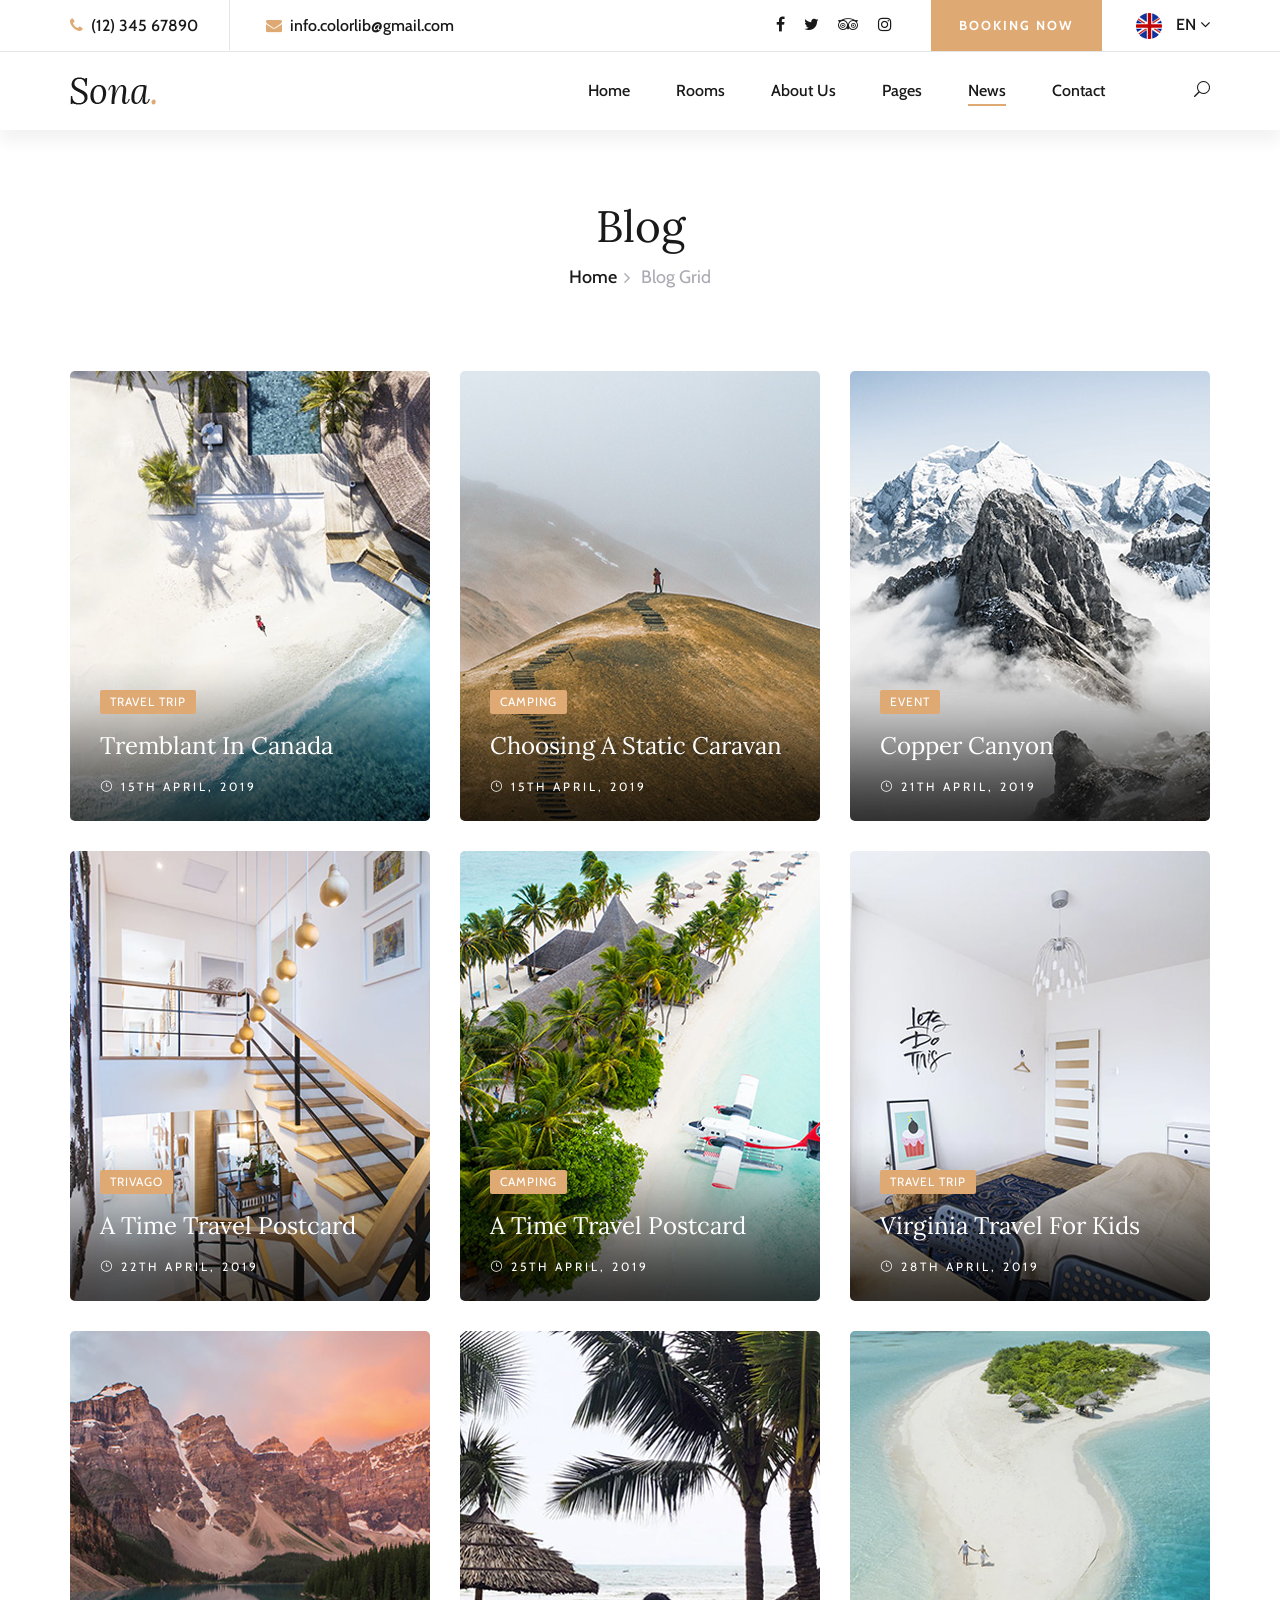
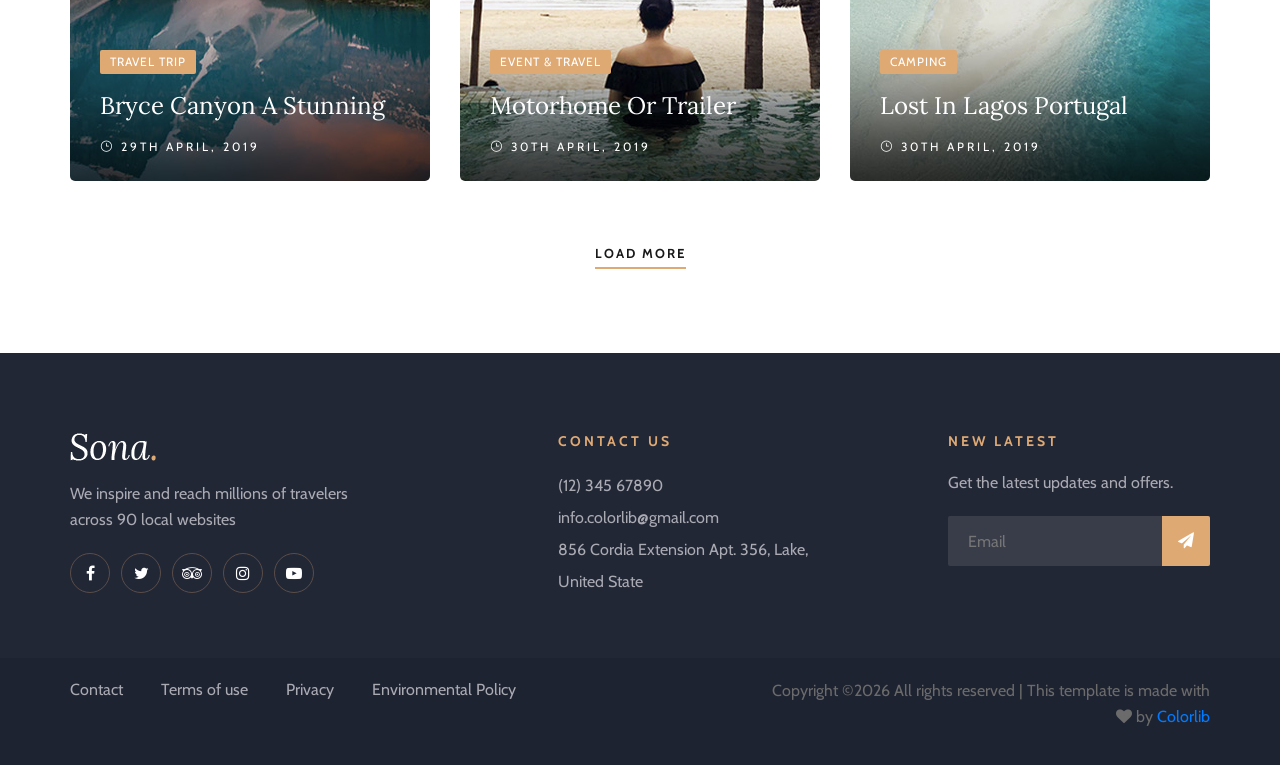
==== blog.html @ 6f862ab9 "all files" ====
<!DOCTYPE html>
<html lang="zxx">

<head>
    <meta charset="UTF-8">
    <meta name="description" content="Sona Template">
    <meta name="keywords" content="Sona, unica, creative, html">
    <meta name="viewport" content="width=device-width, initial-scale=1.0">
    <meta http-equiv="X-UA-Compatible" content="ie=edge">
    <title>Sona |Atriya Template page</title>

    <!-- Google Font -->
    <link href="https://fonts.googleapis.com/css?family=Lora:400,700&display=swap" rel="stylesheet">
    <link href="https://fonts.googleapis.com/css?family=Cabin:400,500,600,700&display=swap" rel="stylesheet">

    <!-- Css Styles -->
    <link rel="stylesheet" href="css/bootstrap.min.css" type="text/css">
    <link rel="stylesheet" href="css/font-awesome.min.css" type="text/css">
    <link rel="stylesheet" href="css/elegant-icons.css" type="text/css">
    <link rel="stylesheet" href="css/flaticon.css" type="text/css">
    <link rel="stylesheet" href="css/owl.carousel.min.css" type="text/css">
    <link rel="stylesheet" href="css/nice-select.css" type="text/css">
    <link rel="stylesheet" href="css/jquery-ui.min.css" type="text/css">
    <link rel="stylesheet" href="css/magnific-popup.css" type="text/css">
    <link rel="stylesheet" href="css/slicknav.min.css" type="text/css">
    <link rel="stylesheet" href="css/style.css" type="text/css">
</head>

<body>
    <!-- Page Preloder -->
    <div id="preloder">
        <div class="loader"></div>
    </div>

    <!-- Offcanvas Menu Section Begin -->
    <div class="offcanvas-menu-overlay"></div>
    <div class="canvas-open">
        <i class="icon_menu"></i>
    </div>
    <div class="offcanvas-menu-wrapper">
        <div class="canvas-close">
            <i class="icon_close"></i>
        </div>
        <div class="search-icon search-switch">
            <i class="icon_search"></i>
        </div>
        <div class="header-configure-area">
            <div class="language-option">
                <img src="img/flag.jpg" alt="">
                <span>EN <i class="fa fa-angle-down"></i></span>
                <div class="flag-dropdown">
                    <ul>
                        <li><a href="#">Zi</a></li>
                        <li><a href="#">Fr</a></li>
                    </ul>
                </div>
            </div>
            <a href="#" class="bk-btn">Booking Now</a>
        </div>
        <nav class="mainmenu mobile-menu">
            <ul>
                <li class="active"><a href="./index.html">Home</a></li>
                <li><a href="./rooms.html">Rooms</a></li>
                <li><a href="./about-us.html">About Us</a></li>
                <li><a href="./pages.html">Pages</a>
                    <ul class="dropdown">
                        <li><a href="./room-details.html">Room Details</a></li>
                        <li><a href="./blog-details.html">Blog Details</a></li>
                        <li><a href="#">Family Room</a></li>
                        <li><a href="#">Premium Room</a></li>
                    </ul>
                </li>
                <li><a href="./blog.html">News</a></li>
                <li><a href="./contact.html">Contact</a></li>
            </ul>
        </nav>
        <div id="mobile-menu-wrap"></div>
        <div class="top-social">
            <a href="#"><i class="fa fa-facebook"></i></a>
            <a href="#"><i class="fa fa-twitter"></i></a>
            <a href="#"><i class="fa fa-tripadvisor"></i></a>
            <a href="#"><i class="fa fa-instagram"></i></a>
        </div>
        <ul class="top-widget">
            <li><i class="fa fa-phone"></i> (12) 345 67890</li>
            <li><i class="fa fa-envelope"></i> info.colorlib@gmail.com</li>
        </ul>
    </div>
    <!-- Offcanvas Menu Section End -->

    <!-- Header Section Begin -->
    <header class="header-section header-normal">
        <div class="top-nav">
            <div class="container">
                <div class="row">
                    <div class="col-lg-6">
                        <ul class="tn-left">
                            <li><i class="fa fa-phone"></i> (12) 345 67890</li>
                            <li><i class="fa fa-envelope"></i> info.colorlib@gmail.com</li>
                        </ul>
                    </div>
                    <div class="col-lg-6">
                        <div class="tn-right">
                            <div class="top-social">
                                <a href="#"><i class="fa fa-facebook"></i></a>
                                <a href="#"><i class="fa fa-twitter"></i></a>
                                <a href="#"><i class="fa fa-tripadvisor"></i></a>
                                <a href="#"><i class="fa fa-instagram"></i></a>
                            </div>
                            <a href="#" class="bk-btn">Booking Now</a>
                            <div class="language-option">
                                <img src="img/flag.jpg" alt="">
                                <span>EN <i class="fa fa-angle-down"></i></span>
                                <div class="flag-dropdown">
                                    <ul>
                                        <li><a href="#">Zi</a></li>
                                        <li><a href="#">Fr</a></li>
                                    </ul>
                                </div>
                            </div>
                        </div>
                    </div>
                </div>
            </div>
        </div>
        <div class="menu-item">
            <div class="container">
                <div class="row">
                    <div class="col-lg-2">
                        <div class="logo">
                            <a href="./index.html">
                                <img src="img/logo.png" alt="">
                            </a>
                        </div>
                    </div>
                    <div class="col-lg-10">
                        <div class="nav-menu">
                            <nav class="mainmenu">
                                <ul>
                                    <li><a href="./index.html">Home</a></li>
                                    <li><a href="./rooms.html">Rooms</a></li>
                                    <li><a href="./about-us.html">About Us</a></li>
                                    <li><a href="./pages.html">Pages</a>
                                        <ul class="dropdown">
                                            <li><a href="./room-details.html">Room Details</a></li>
                                            <li><a href="./blog-details.html">Blog Details</a></li>
                                            <li><a href="#">Family Room</a></li>
                                            <li><a href="#">Premium Room</a></li>
                                        </ul>
                                    </li>
                                    <li class="active"><a href="./blog.html">News</a></li>
                                    <li><a href="./contact.html">Contact</a></li>
                                </ul>
                            </nav>
                            <div class="nav-right search-switch">
                                <i class="icon_search"></i>
                            </div>
                        </div>
                    </div>
                </div>
            </div>
        </div>
    </header>
    <!-- Header End -->

    <!-- Breadcrumb Section Begin -->
    <div class="breadcrumb-section">
        <div class="container">
            <div class="row">
                <div class="col-lg-12">
                    <div class="breadcrumb-text">
                        <h2>Blog</h2>
                        <div class="bt-option">
                            <a href="./home.html">Home</a>
                            <span>Blog Grid</span>
                        </div>
                    </div>
                </div>
            </div>
        </div>
    </div>
    <!-- Breadcrumb Section End -->

    <!-- Blog Section Begin -->
    <section class="blog-section blog-page spad">
        <div class="container">
            <div class="row">
                <div class="col-lg-4 col-md-6">
                    <div class="blog-item set-bg" data-setbg="img/blog/blog-1.jpg">
                        <div class="bi-text">
                            <span class="b-tag">Travel Trip</span>
                            <h4><a href="./blog-details.html">Tremblant In Canada</a></h4>
                            <div class="b-time"><i class="icon_clock_alt"></i> 15th April, 2019</div>
                        </div>
                    </div>
                </div>
                <div class="col-lg-4 col-md-6">
                    <div class="blog-item set-bg" data-setbg="img/blog/blog-2.jpg">
                        <div class="bi-text">
                            <span class="b-tag">Camping</span>
                            <h4><a href="./blog-details.html">Choosing A Static Caravan</a></h4>
                            <div class="b-time"><i class="icon_clock_alt"></i> 15th April, 2019</div>
                        </div>
                    </div>
                </div>
                <div class="col-lg-4 col-md-6">
                    <div class="blog-item set-bg" data-setbg="img/blog/blog-3.jpg">
                        <div class="bi-text">
                            <span class="b-tag">Event</span>
                            <h4><a href="./blog-details.html">Copper Canyon</a></h4>
                            <div class="b-time"><i class="icon_clock_alt"></i> 21th April, 2019</div>
                        </div>
                    </div>
                </div>
                <div class="col-lg-4 col-md-6">
                    <div class="blog-item set-bg" data-setbg="img/blog/blog-4.jpg">
                        <div class="bi-text">
                            <span class="b-tag">Trivago</span>
                            <h4><a href="./blog-details.html">A Time Travel Postcard</a></h4>
                            <div class="b-time"><i class="icon_clock_alt"></i> 22th April, 2019</div>
                        </div>
                    </div>
                </div>
                <div class="col-lg-4 col-md-6">
                    <div class="blog-item set-bg" data-setbg="img/blog/blog-5.jpg">
                        <div class="bi-text">
                            <span class="b-tag">Camping</span>
                            <h4><a href="./blog-details.html">A Time Travel Postcard</a></h4>
                            <div class="b-time"><i class="icon_clock_alt"></i> 25th April, 2019</div>
                        </div>
                    </div>
                </div>
                <div class="col-lg-4 col-md-6">
                    <div class="blog-item set-bg" data-setbg="img/blog/blog-6.jpg">
                        <div class="bi-text">
                            <span class="b-tag">Travel Trip</span>
                            <h4><a href="./blog-details.html">Virginia Travel For Kids</a></h4>
                            <div class="b-time"><i class="icon_clock_alt"></i> 28th April, 2019</div>
                        </div>
                    </div>
                </div>
                <div class="col-lg-4 col-md-6">
                    <div class="blog-item set-bg" data-setbg="img/blog/blog-7.jpg">
                        <div class="bi-text">
                            <span class="b-tag">Travel Trip</span>
                            <h4><a href="./blog-details.html">Bryce Canyon A Stunning</a></h4>
                            <div class="b-time"><i class="icon_clock_alt"></i> 29th April, 2019</div>
                        </div>
                    </div>
                </div>
                <div class="col-lg-4 col-md-6">
                    <div class="blog-item set-bg" data-setbg="img/blog/blog-8.jpg">
                        <div class="bi-text">
                            <span class="b-tag">Event & Travel</span>
                            <h4><a href="./blog-details.html">Motorhome Or Trailer</a></h4>
                            <div class="b-time"><i class="icon_clock_alt"></i> 30th April, 2019</div>
                        </div>
                    </div>
                </div>
                <div class="col-lg-4 col-md-6">
                    <div class="blog-item set-bg" data-setbg="img/blog/blog-9.jpg">
                        <div class="bi-text">
                            <span class="b-tag">Camping</span>
                            <h4><a href="./blog-details.html">Lost In Lagos Portugal</a></h4>
                            <div class="b-time"><i class="icon_clock_alt"></i> 30th April, 2019</div>
                        </div>
                    </div>
                </div>
                <div class="col-lg-12">
                    <div class="load-more">
                        <a href="#" class="primary-btn">Load More</a>
                    </div>
                </div>
            </div>
        </div>
    </section>
    <!-- Blog Section End -->

    <!-- Footer Section Begin -->
    <footer class="footer-section">
        <div class="container">
            <div class="footer-text">
                <div class="row">
                    <div class="col-lg-4">
                        <div class="ft-about">
                            <div class="logo">
                                <a href="#">
                                    <img src="img/footer-logo.png" alt="">
                                </a>
                            </div>
                            <p>We inspire and reach millions of travelers<br /> across 90 local websites</p>
                            <div class="fa-social">
                                <a href="#"><i class="fa fa-facebook"></i></a>
                                <a href="#"><i class="fa fa-twitter"></i></a>
                                <a href="#"><i class="fa fa-tripadvisor"></i></a>
                                <a href="#"><i class="fa fa-instagram"></i></a>
                                <a href="#"><i class="fa fa-youtube-play"></i></a>
                            </div>
                        </div>
                    </div>
                    <div class="col-lg-3 offset-lg-1">
                        <div class="ft-contact">
                            <h6>Contact Us</h6>
                            <ul>
                                <li>(12) 345 67890</li>
                                <li>info.colorlib@gmail.com</li>
                                <li>856 Cordia Extension Apt. 356, Lake, United State</li>
                            </ul>
                        </div>
                    </div>
                    <div class="col-lg-3 offset-lg-1">
                        <div class="ft-newslatter">
                            <h6>New latest</h6>
                            <p>Get the latest updates and offers.</p>
                            <form action="#" class="fn-form">
                                <input type="text" placeholder="Email">
                                <button type="submit"><i class="fa fa-send"></i></button>
                            </form>
                        </div>
                    </div>
                </div>
            </div>
        </div>
        <div class="copyright-option">
            <div class="container">
                <div class="row">
                    <div class="col-lg-7">
                        <ul>
                            <li><a href="#">Contact</a></li>
                            <li><a href="#">Terms of use</a></li>
                            <li><a href="#">Privacy</a></li>
                            <li><a href="#">Environmental Policy</a></li>
                        </ul>
                    </div>
                    <div class="col-lg-5">
                        <div class="co-text"><p><!-- Link back to Colorlib can't be removed. Template is licensed under CC BY 3.0. -->
  Copyright &copy;<script>document.write(new Date().getFullYear());</script> All rights reserved | This template is made with <i class="fa fa-heart" aria-hidden="true"></i> by <a href="https://colorlib.com" target="_blank">Colorlib</a>
  <!-- Link back to Colorlib can't be removed. Template is licensed under CC BY 3.0. --></p></div>
                    </div>
                </div>
            </div>
        </div>
    </footer>
    <!-- Footer Section End -->

    <!-- Search model Begin -->
    <div class="search-model">
        <div class="h-100 d-flex align-items-center justify-content-center">
            <div class="search-close-switch"><i class="icon_close"></i></div>
            <form class="search-model-form">
                <input type="text" id="search-input" placeholder="Search here.....">
            </form>
        </div>
    </div>
    <!-- Search model end -->

    <!-- Js Plugins -->
    <script src="js/jquery-3.3.1.min.js"></script>
    <script src="js/bootstrap.min.js"></script>
    <script src="js/jquery.magnific-popup.min.js"></script>
    <script src="js/jquery.nice-select.min.js"></script>
    <script src="js/jquery-ui.min.js"></script>
    <script src="js/jquery.slicknav.js"></script>
    <script src="js/owl.carousel.min.js"></script>
    <script src="js/main.js"></script>
</body>

</html>
---- css/elegant-icons.css ----
@font-face {
	font-family: 'ElegantIcons';
	src:url('../fonts/ElegantIcons.eot');
	src:url('../fonts/ElegantIcons.eot?#iefix') format('embedded-opentype'),
		url('../fonts/ElegantIcons.woff') format('woff'),
		url('../fonts/ElegantIcons.ttf') format('truetype'),
		url('../fonts/ElegantIcons.svg#ElegantIcons') format('svg');
	font-weight: normal;
	font-style: normal;
}

/* Use the following CSS code if you want to use data attributes for inserting your icons */
[data-icon]:before {
	font-family: 'ElegantIcons';
	content: attr(data-icon);
	speak: none;
	font-weight: normal;
	font-variant: normal;
	text-transform: none;
	line-height: 1;
	-webkit-font-smoothing: antialiased;
	-moz-osx-font-smoothing: grayscale;
}

/* Use the following CSS code if you want to have a class per icon */
/*
Instead of a list of all class selectors,
you can use the generic selector below, but it's slower:
[class*="your-class-prefix"] {
*/
.arrow_up, .arrow_down, .arrow_left, .arrow_right, .arrow_left-up, .arrow_right-up, .arrow_right-down, .arrow_left-down, .arrow-up-down, .arrow_up-down_alt, .arrow_left-right_alt, .arrow_left-right, .arrow_expand_alt2, .arrow_expand_alt, .arrow_condense, .arrow_expand, .arrow_move, .arrow_carrot-up, .arrow_carrot-down, .arrow_carrot-left, .arrow_carrot-right, .arrow_carrot-2up, .arrow_carrot-2down, .arrow_carrot-2left, .arrow_carrot-2right, .arrow_carrot-up_alt2, .arrow_carrot-down_alt2, .arrow_carrot-left_alt2, .arrow_carrot-right_alt2, .arrow_carrot-2up_alt2, .arrow_carrot-2down_alt2, .arrow_carrot-2left_alt2, .arrow_carrot-2right_alt2, .arrow_triangle-up, .arrow_triangle-down, .arrow_triangle-left, .arrow_triangle-right, .arrow_triangle-up_alt2, .arrow_triangle-down_alt2, .arrow_triangle-left_alt2, .arrow_triangle-right_alt2, .arrow_back, .icon_minus-06, .icon_plus, .icon_close, .icon_check, .icon_minus_alt2, .icon_plus_alt2, .icon_close_alt2, .icon_check_alt2, .icon_zoom-out_alt, .icon_zoom-in_alt, .icon_search, .icon_box-empty, .icon_box-selected, .icon_minus-box, .icon_plus-box, .icon_box-checked, .icon_circle-empty, .icon_circle-slelected, .icon_stop_alt2, .icon_stop, .icon_pause_alt2, .icon_pause, .icon_menu, .icon_menu-square_alt2, .icon_menu-circle_alt2, .icon_ul, .icon_ol, .icon_adjust-horiz, .icon_adjust-vert, .icon_document_alt, .icon_documents_alt, .icon_pencil, .icon_pencil-edit_alt, .icon_pencil-edit, .icon_folder-alt, .icon_folder-open_alt, .icon_folder-add_alt, .icon_info_alt, .icon_error-oct_alt, .icon_error-circle_alt, .icon_error-triangle_alt, .icon_question_alt2, .icon_question, .icon_comment_alt, .icon_chat_alt, .icon_vol-mute_alt, .icon_volume-low_alt, .icon_volume-high_alt, .icon_quotations, .icon_quotations_alt2, .icon_clock_alt, .icon_lock_alt, .icon_lock-open_alt, .icon_key_alt, .icon_cloud_alt, .icon_cloud-upload_alt, .icon_cloud-download_alt, .icon_image, .icon_images, .icon_lightbulb_alt, .icon_gift_alt, .icon_house_alt, .icon_genius, .icon_mobile, .icon_tablet, .icon_laptop, .icon_desktop, .icon_camera_alt, .icon_mail_alt, .icon_cone_alt, .icon_ribbon_alt, .icon_bag_alt, .icon_creditcard, .icon_cart_alt, .icon_paperclip, .icon_tag_alt, .icon_tags_alt, .icon_trash_alt, .icon_cursor_alt, .icon_mic_alt, .icon_compass_alt, .icon_pin_alt, .icon_pushpin_alt, .icon_map_alt, .icon_drawer_alt, .icon_toolbox_alt, .icon_book_alt, .icon_calendar, .icon_film, .icon_table, .icon_contacts_alt, .icon_headphones, .icon_lifesaver, .icon_piechart, .icon_refresh, .icon_link_alt, .icon_link, .icon_loading, .icon_blocked, .icon_archive_alt, .icon_heart_alt, .icon_star_alt, .icon_star-half_alt, .icon_star, .icon_star-half, .icon_tools, .icon_tool, .icon_cog, .icon_cogs, .arrow_up_alt, .arrow_down_alt, .arrow_left_alt, .arrow_right_alt, .arrow_left-up_alt, .arrow_right-up_alt, .arrow_right-down_alt, .arrow_left-down_alt, .arrow_condense_alt, .arrow_expand_alt3, .arrow_carrot_up_alt, .arrow_carrot-down_alt, .arrow_carrot-left_alt, .arrow_carrot-right_alt, .arrow_carrot-2up_alt, .arrow_carrot-2dwnn_alt, .arrow_carrot-2left_alt, .arrow_carrot-2right_alt, .arrow_triangle-up_alt, .arrow_triangle-down_alt, .arrow_triangle-left_alt, .arrow_triangle-right_alt, .icon_minus_alt, .icon_plus_alt, .icon_close_alt, .icon_check_alt, .icon_zoom-out, .icon_zoom-in, .icon_stop_alt, .icon_menu-square_alt, .icon_menu-circle_alt, .icon_document, .icon_documents, .icon_pencil_alt, .icon_folder, .icon_folder-open, .icon_folder-add, .icon_folder_upload, .icon_folder_download, .icon_info, .icon_error-circle, .icon_error-oct, .icon_error-triangle, .icon_question_alt, .icon_comment, .icon_chat, .icon_vol-mute, .icon_volume-low, .icon_volume-high, .icon_quotations_alt, .icon_clock, .icon_lock, .icon_lock-open, .icon_key, .icon_cloud, .icon_cloud-upload, .icon_cloud-download, .icon_lightbulb, .icon_gift, .icon_house, .icon_camera, .icon_mail, .icon_cone, .icon_ribbon, .icon_bag, .icon_cart, .icon_tag, .icon_tags, .icon_trash, .icon_cursor, .icon_mic, .icon_compass, .icon_pin, .icon_pushpin, .icon_map, .icon_drawer, .icon_toolbox, .icon_book, .icon_contacts, .icon_archive, .icon_heart, .icon_profile, .icon_group, .icon_grid-2x2, .icon_grid-3x3, .icon_music, .icon_pause_alt, .icon_phone, .icon_upload, .icon_download, .social_facebook, .social_twitter, .social_pinterest, .social_googleplus, .social_tumblr, .social_tumbleupon, .social_wordpress, .social_instagram, .social_dribbble, .social_vimeo, .social_linkedin, .social_rss, .social_deviantart, .social_share, .social_myspace, .social_skype, .social_youtube, .social_picassa, .social_googledrive, .social_flickr, .social_blogger, .social_spotify, .social_delicious, .social_facebook_circle, .social_twitter_circle, .social_pinterest_circle, .social_googleplus_circle, .social_tumblr_circle, .social_stumbleupon_circle, .social_wordpress_circle, .social_instagram_circle, .social_dribbble_circle, .social_vimeo_circle, .social_linkedin_circle, .social_rss_circle, .social_deviantart_circle, .social_share_circle, .social_myspace_circle, .social_skype_circle, .social_youtube_circle, .social_picassa_circle, .social_googledrive_alt2, .social_flickr_circle, .social_blogger_circle, .social_spotify_circle, .social_delicious_circle, .social_facebook_square, .social_twitter_square, .social_pinterest_square, .social_googleplus_square, .social_tumblr_square, .social_stumbleupon_square, .social_wordpress_square, .social_instagram_square, .social_dribbble_square, .social_vimeo_square, .social_linkedin_square, .social_rss_square, .social_deviantart_square, .social_share_square, .social_myspace_square, .social_skype_square, .social_youtube_square, .social_picassa_square, .social_googledrive_square, .social_flickr_square, .social_blogger_square, .social_spotify_square, .social_delicious_square, .icon_printer, .icon_calulator, .icon_building, .icon_floppy, .icon_drive, .icon_search-2, .icon_id, .icon_id-2, .icon_puzzle, .icon_like, .icon_dislike, .icon_mug, .icon_currency, .icon_wallet, .icon_pens, .icon_easel, .icon_flowchart, .icon_datareport, .icon_briefcase, .icon_shield, .icon_percent, .icon_globe, .icon_globe-2, .icon_target, .icon_hourglass, .icon_balance, .icon_rook, .icon_printer-alt, .icon_calculator_alt, .icon_building_alt, .icon_floppy_alt, .icon_drive_alt, .icon_search_alt, .icon_id_alt, .icon_id-2_alt, .icon_puzzle_alt, .icon_like_alt, .icon_dislike_alt, .icon_mug_alt, .icon_currency_alt, .icon_wallet_alt, .icon_pens_alt, .icon_easel_alt, .icon_flowchart_alt, .icon_datareport_alt, .icon_briefcase_alt, .icon_shield_alt, .icon_percent_alt, .icon_globe_alt, .icon_clipboard {
	font-family: 'ElegantIcons';
	speak: none;
	font-style: normal;
	font-weight: normal;
	font-variant: normal;
	text-transform: none;
	line-height: 1;
	-webkit-font-smoothing: antialiased;
}
.arrow_up:before {
	content: "\21";
}
.arrow_down:before {
	content: "\22";
}
.arrow_left:before {
	content: "\23";
}
.arrow_right:before {
	content: "\24";
}
.arrow_left-up:before {
	content: "\25";
}
.arrow_right-up:before {
	content: "\26";
}
.arrow_right-down:before {
	content: "\27";
}
.arrow_left-down:before {
	content: "\28";
}
.arrow-up-down:before {
	content: "\29";
}
.arrow_up-down_alt:before {
	content: "\2a";
}
.arrow_left-right_alt:before {
	content: "\2b";
}
.arrow_left-right:before {
	content: "\2c";
}
.arrow_expand_alt2:before {
	content: "\2d";
}
.arrow_expand_alt:before {
	content: "\2e";
}
.arrow_condense:before {
	content: "\2f";
}
.arrow_expand:before {
	content: "\30";
}
.arrow_move:before {
	content: "\31";
}
.arrow_carrot-up:before {
	content: "\32";
}
.arrow_carrot-down:before {
	content: "\33";
}
.arrow_carrot-left:before {
	content: "\34";
}
.arrow_carrot-right:before {
	content: "\35";
}
.arrow_carrot-2up:before {
	content: "\36";
}
.arrow_carrot-2down:before {
	content: "\37";
}
.arrow_carrot-2left:before {
	content: "\38";
}
.arrow_carrot-2right:before {
	content: "\39";
}
.arrow_carrot-up_alt2:before {
	content: "\3a";
}
.arrow_carrot-down_alt2:before {
	content: "\3b";
}
.arrow_carrot-left_alt2:before {
	content: "\3c";
}
.arrow_carrot-right_alt2:before {
	content: "\3d";
}
.arrow_carrot-2up_alt2:before {
	content: "\3e";
}
.arrow_carrot-2down_alt2:before {
	content: "\3f";
}
.arrow_carrot-2left_alt2:before {
	content: "\40";
}
.arrow_carrot-2right_alt2:before {
	content: "\41";
}
.arrow_triangle-up:before {
	content: "\42";
}
.arrow_triangle-down:before {
	content: "\43";
}
.arrow_triangle-left:before {
	content: "\44";
}
.arrow_triangle-right:before {
	content: "\45";
}
.arrow_triangle-up_alt2:before {
	content: "\46";
}
.arrow_triangle-down_alt2:before {
	content: "\47";
}
.arrow_triangle-left_alt2:before {
	content: "\48";
}
.arrow_triangle-right_alt2:before {
	content: "\49";
}
.arrow_back:before {
	content: "\4a";
}
.icon_minus-06:before {
	content: "\4b";
}
.icon_plus:before {
	content: "\4c";
}
.icon_close:before {
	content: "\4d";
}
.icon_check:before {
	content: "\4e";
}
.icon_minus_alt2:before {
	content: "\4f";
}
.icon_plus_alt2:before {
	content: "\50";
}
.icon_close_alt2:before {
	content: "\51";
}
.icon_check_alt2:before {
	content: "\52";
}
.icon_zoom-out_alt:before {
	content: "\53";
}
.icon_zoom-in_alt:before {
	content: "\54";
}
.icon_search:before {
	content: "\55";
}
.icon_box-empty:before {
	content: "\56";
}
.icon_box-selected:before {
	content: "\57";
}
.icon_minus-box:before {
	content: "\58";
}
.icon_plus-box:before {
	content: "\59";
}
.icon_box-checked:before {
	content: "\5a";
}
.icon_circle-empty:before {
	content: "\5b";
}
.icon_circle-slelected:before {
	content: "\5c";
}
.icon_stop_alt2:before {
	content: "\5d";
}
.icon_stop:before {
	content: "\5e";
}
.icon_pause_alt2:before {
	content: "\5f";
}
.icon_pause:before {
	content: "\60";
}
.icon_menu:before {
	content: "\61";
}
.icon_menu-square_alt2:before {
	content: "\62";
}
.icon_menu-circle_alt2:before {
	content: "\63";
}
.icon_ul:before {
	content: "\64";
}
.icon_ol:before {
	content: "\65";
}
.icon_adjust-horiz:before {
	content: "\66";
}
.icon_adjust-vert:before {
	content: "\67";
}
.icon_document_alt:before {
	content: "\68";
}
.icon_documents_alt:before {
	content: "\69";
}
.icon_pencil:before {
	content: "\6a";
}
.icon_pencil-edit_alt:before {
	content: "\6b";
}
.icon_pencil-edit:before {
	content: "\6c";
}
.icon_folder-alt:before {
	content: "\6d";
}
.icon_folder-open_alt:before {
	content: "\6e";
}
.icon_folder-add_alt:before {
	content: "\6f";
}
.icon_info_alt:before {
	content: "\70";
}
.icon_error-oct_alt:before {
	content: "\71";
}
.icon_error-circle_alt:before {
	content: "\72";
}
.icon_error-triangle_alt:before {
	content: "\73";
}
.icon_question_alt2:before {
	content: "\74";
}
.icon_question:before {
	content: "\75";
}
.icon_comment_alt:before {
	content: "\76";
}
.icon_chat_alt:before {
	content: "\77";
}
.icon_vol-mute_alt:before {
	content: "\78";
}
.icon_volume-low_alt:before {
	content: "\79";
}
.icon_volume-high_alt:before {
	content: "\7a";
}
.icon_quotations:before {
	content: "\7b";
}
.icon_quotations_alt2:before {
	content: "\7c";
}
.icon_clock_alt:before {
	content: "\7d";
}
.icon_lock_alt:before {
	content: "\7e";
}
.icon_lock-open_alt:before {
	content: "\e000";
}
.icon_key_alt:before {
	content: "\e001";
}
.icon_cloud_alt:before {
	content: "\e002";
}
.icon_cloud-upload_alt:before {
	content: "\e003";
}
.icon_cloud-download_alt:before {
	content: "\e004";
}
.icon_image:before {
	content: "\e005";
}
.icon_images:before {
	content: "\e006";
}
.icon_lightbulb_alt:before {
	content: "\e007";
}
.icon_gift_alt:before {
	content: "\e008";
}
.icon_house_alt:before {
	content: "\e009";
}
.icon_genius:before {
	content: "\e00a";
}
.icon_mobile:before {
	content: "\e00b";
}
.icon_tablet:before {
	content: "\e00c";
}
.icon_laptop:before {
	content: "\e00d";
}
.icon_desktop:before {
	content: "\e00e";
}
.icon_camera_alt:before {
	content: "\e00f";
}
.icon_mail_alt:before {
	content: "\e010";
}
.icon_cone_alt:before {
	content: "\e011";
}
.icon_ribbon_alt:before {
	content: "\e012";
}
.icon_bag_alt:before {
	content: "\e013";
}
.icon_creditcard:before {
	content: "\e014";
}
.icon_cart_alt:before {
	content: "\e015";
}
.icon_paperclip:before {
	content: "\e016";
}
.icon_tag_alt:before {
	content: "\e017";
}
.icon_tags_alt:before {
	content: "\e018";
}
.icon_trash_alt:before {
	content: "\e019";
}
.icon_cursor_alt:before {
	content: "\e01a";
}
.icon_mic_alt:before {
	content: "\e01b";
}
.icon_compass_alt:before {
	content: "\e01c";
}
.icon_pin_alt:before {
	content: "\e01d";
}
.icon_pushpin_alt:before {
	content: "\e01e";
}
.icon_map_alt:before {
	content: "\e01f";
}
.icon_drawer_alt:before {
	content: "\e020";
}
.icon_toolbox_alt:before {
	content: "\e021";
}
.icon_book_alt:before {
	content: "\e022";
}
.icon_calendar:before {
	content: "\e023";
}
.icon_film:before {
	content: "\e024";
}
.icon_table:before {
	content: "\e025";
}
.icon_contacts_alt:before {
	content: "\e026";
}
.icon_headphones:before {
	content: "\e027";
}
.icon_lifesaver:before {
	content: "\e028";
}
.icon_piechart:before {
	content: "\e029";
}
.icon_refresh:before {
	content: "\e02a";
}
.icon_link_alt:before {
	content: "\e02b";
}
.icon_link:before {
	content: "\e02c";
}
.icon_loading:before {
	content: "\e02d";
}
.icon_blocked:before {
	content: "\e02e";
}
.icon_archive_alt:before {
	content: "\e02f";
}
.icon_heart_alt:before {
	content: "\e030";
}
.icon_star_alt:before {
	content: "\e031";
}
.icon_star-half_alt:before {
	content: "\e032";
}
.icon_star:before {
	content: "\e033";
}
.icon_star-half:before {
	content: "\e034";
}
.icon_tools:before {
	content: "\e035";
}
.icon_tool:before {
	content: "\e036";
}
.icon_cog:before {
	content: "\e037";
}
.icon_cogs:before {
	content: "\e038";
}
.arrow_up_alt:before {
	content: "\e039";
}
.arrow_down_alt:before {
	content: "\e03a";
}
.arrow_left_alt:before {
	content: "\e03b";
}
.arrow_right_alt:before {
	content: "\e03c";
}
.arrow_left-up_alt:before {
	content: "\e03d";
}
.arrow_right-up_alt:before {
	content: "\e03e";
}
.arrow_right-down_alt:before {
	content: "\e03f";
}
.arrow_left-down_alt:before {
	content: "\e040";
}
.arrow_condense_alt:before {
	content: "\e041";
}
.arrow_expand_alt3:before {
	content: "\e042";
}
.arrow_carrot_up_alt:before {
	content: "\e043";
}
.arrow_carrot-down_alt:before {
	content: "\e044";
}
.arrow_carrot-left_alt:before {
	content: "\e045";
}
.arrow_carrot-right_alt:before {
	content: "\e046";
}
.arrow_carrot-2up_alt:before {
	content: "\e047";
}
.arrow_carrot-2dwnn_alt:before {
	content: "\e048";
}
.arrow_carrot-2left_alt:before {
	content: "\e049";
}
.arrow_carrot-2right_alt:before {
	content: "\e04a";
}
.arrow_triangle-up_alt:before {
	content: "\e04b";
}
.arrow_triangle-down_alt:before {
	content: "\e04c";
}
.arrow_triangle-left_alt:before {
	content: "\e04d";
}
.arrow_triangle-right_alt:before {
	content: "\e04e";
}
.icon_minus_alt:before {
	content: "\e04f";
}
.icon_plus_alt:before {
	content: "\e050";
}
.icon_close_alt:before {
	content: "\e051";
}
.icon_check_alt:before {
	content: "\e052";
}
.icon_zoom-out:before {
	content: "\e053";
}
.icon_zoom-in:before {
	content: "\e054";
}
.icon_stop_alt:before {
	content: "\e055";
}
.icon_menu-square_alt:before {
	content: "\e056";
}
.icon_menu-circle_alt:before {
	content: "\e057";
}
.icon_document:before {
	content: "\e058";
}
.icon_documents:before {
	content: "\e059";
}
.icon_pencil_alt:before {
	content: "\e05a";
}
.icon_folder:before {
	content: "\e05b";
}
.icon_folder-open:before {
	content: "\e05c";
}
.icon_folder-add:before {
	content: "\e05d";
}
.icon_folder_upload:before {
	content: "\e05e";
}
.icon_folder_download:before {
	content: "\e05f";
}
.icon_info:before {
	content: "\e060";
}
.icon_error-circle:before {
	content: "\e061";
}
.icon_error-oct:before {
	content: "\e062";
}
.icon_error-triangle:before {
	content: "\e063";
}
.icon_question_alt:before {
	content: "\e064";
}
.icon_comment:before {
	content: "\e065";
}
.icon_chat:before {
	content: "\e066";
}
.icon_vol-mute:before {
	content: "\e067";
}
.icon_volume-low:before {
	content: "\e068";
}
.icon_volume-high:before {
	content: "\e069";
}
.icon_quotations_alt:before {
	content: "\e06a";
}
.icon_clock:before {
	content: "\e06b";
}
.icon_lock:before {
	content: "\e06c";
}
.icon_lock-open:before {
	content: "\e06d";
}
.icon_key:before {
	content: "\e06e";
}
.icon_cloud:before {
	content: "\e06f";
}
.icon_cloud-upload:before {
	content: "\e070";
}
.icon_cloud-download:before {
	content: "\e071";
}
.icon_lightbulb:before {
	content: "\e072";
}
.icon_gift:before {
	content: "\e073";
}
.icon_house:before {
	content: "\e074";
}
.icon_camera:before {
	content: "\e075";
}
.icon_mail:before {
	content: "\e076";
}
.icon_cone:before {
	content: "\e077";
}
.icon_ribbon:before {
	content: "\e078";
}
.icon_bag:before {
	content: "\e079";
}
.icon_cart:before {
	content: "\e07a";
}
.icon_tag:before {
	content: "\e07b";
}
.icon_tags:before {
	content: "\e07c";
}
.icon_trash:before {
	content: "\e07d";
}
.icon_cursor:before {
	content: "\e07e";
}
.icon_mic:before {
	content: "\e07f";
}
.icon_compass:before {
	content: "\e080";
}
.icon_pin:before {
	content: "\e081";
}
.icon_pushpin:before {
	content: "\e082";
}
.icon_map:before {
	content: "\e083";
}
.icon_drawer:before {
	content: "\e084";
}
.icon_toolbox:before {
	content: "\e085";
}
.icon_book:before {
	content: "\e086";
}
.icon_contacts:before {
	content: "\e087";
}
.icon_archive:before {
	content: "\e088";
}
.icon_heart:before {
	content: "\e089";
}
.icon_profile:before {
	content: "\e08a";
}
.icon_group:before {
	content: "\e08b";
}
.icon_grid-2x2:before {
	content: "\e08c";
}
.icon_grid-3x3:before {
	content: "\e08d";
}
.icon_music:before {
	content: "\e08e";
}
.icon_pause_alt:before {
	content: "\e08f";
}
.icon_phone:before {
	content: "\e090";
}
.icon_upload:before {
	content: "\e091";
}
.icon_download:before {
	content: "\e092";
}
.social_facebook:before {
	content: "\e093";
}
.social_twitter:before {
	content: "\e094";
}
.social_pinterest:before {
	content: "\e095";
}
.social_googleplus:before {
	content: "\e096";
}
.social_tumblr:before {
	content: "\e097";
}
.social_tumbleupon:before {
	content: "\e098";
}
.social_wordpress:before {
	content: "\e099";
}
.social_instagram:before {
	content: "\e09a";
}
.social_dribbble:before {
	content: "\e09b";
}
.social_vimeo:before {
	content: "\e09c";
}
.social_linkedin:before {
	content: "\e09d";
}
.social_rss:before {
	content: "\e09e";
}
.social_deviantart:before {
	content: "\e09f";
}
.social_share:before {
	content: "\e0a0";
}
.social_myspace:before {
	content: "\e0a1";
}
.social_skype:before {
	content: "\e0a2";
}
.social_youtube:before {
	content: "\e0a3";
}
.social_picassa:before {
	content: "\e0a4";
}
.social_googledrive:before {
	content: "\e0a5";
}
.social_flickr:before {
	content: "\e0a6";
}
.social_blogger:before {
	content: "\e0a7";
}
.social_spotify:before {
	content: "\e0a8";
}
.social_delicious:before {
	content: "\e0a9";
}
.social_facebook_circle:before {
	content: "\e0aa";
}
.social_twitter_circle:before {
	content: "\e0ab";
}
.social_pinterest_circle:before {
	content: "\e0ac";
}
.social_googleplus_circle:before {
	content: "\e0ad";
}
.social_tumblr_circle:before {
	content: "\e0ae";
}
.social_stumbleupon_circle:before {
	content: "\e0af";
}
.social_wordpress_circle:before {
	content: "\e0b0";
}
.social_instagram_circle:before {
	content: "\e0b1";
}
.social_dribbble_circle:before {
	content: "\e0b2";
}
.social_vimeo_circle:before {
	content: "\e0b3";
}
.social_linkedin_circle:before {
	content: "\e0b4";
}
.social_rss_circle:before {
	content: "\e0b5";
}
.social_deviantart_circle:before {
	content: "\e0b6";
}
.social_share_circle:before {
	content: "\e0b7";
}
.social_myspace_circle:before {
	content: "\e0b8";
}
.social_skype_circle:before {
	content: "\e0b9";
}
.social_youtube_circle:before {
	content: "\e0ba";
}
.social_picassa_circle:before {
	content: "\e0bb";
}
.social_googledrive_alt2:before {
	content: "\e0bc";
}
.social_flickr_circle:before {
	content: "\e0bd";
}
.social_blogger_circle:before {
	content: "\e0be";
}
.social_spotify_circle:before {
	content: "\e0bf";
}
.social_delicious_circle:before {
	content: "\e0c0";
}
.social_facebook_square:before {
	content: "\e0c1";
}
.social_twitter_square:before {
	content: "\e0c2";
}
.social_pinterest_square:before {
	content: "\e0c3";
}
.social_googleplus_square:before {
	content: "\e0c4";
}
.social_tumblr_square:before {
	content: "\e0c5";
}
.social_stumbleupon_square:before {
	content: "\e0c6";
}
.social_wordpress_square:before {
	content: "\e0c7";
}
.social_instagram_square:before {
	content: "\e0c8";
}
.social_dribbble_square:before {
	content: "\e0c9";
}
.social_vimeo_square:before {
	content: "\e0ca";
}
.social_linkedin_square:before {
	content: "\e0cb";
}
.social_rss_square:before {
	content: "\e0cc";
}
.social_deviantart_square:before {
	content: "\e0cd";
}
.social_share_square:before {
	content: "\e0ce";
}
.social_myspace_square:before {
	content: "\e0cf";
}
.social_skype_square:before {
	content: "\e0d0";
}
.social_youtube_square:before {
	content: "\e0d1";
}
.social_picassa_square:before {
	content: "\e0d2";
}
.social_googledrive_square:before {
	content: "\e0d3";
}
.social_flickr_square:before {
	content: "\e0d4";
}
.social_blogger_square:before {
	content: "\e0d5";
}
.social_spotify_square:before {
	content: "\e0d6";
}
.social_delicious_square:before {
	content: "\e0d7";
}
.icon_printer:before {
	content: "\e103";
}
.icon_calulator:before {
	content: "\e0ee";
}
.icon_building:before {
	content: "\e0ef";
}
.icon_floppy:before {
	content: "\e0e8";
}
.icon_drive:before {
	content: "\e0ea";
}
.icon_search-2:before {
	content: "\e101";
}
.icon_id:before {
	content: "\e107";
}
.icon_id-2:before {
	content: "\e108";
}
.icon_puzzle:before {
	content: "\e102";
}
.icon_like:before {
	content: "\e106";
}
.icon_dislike:before {
	content: "\e0eb";
}
.icon_mug:before {
	content: "\e105";
}
.icon_currency:before {
	content: "\e0ed";
}
.icon_wallet:before {
	content: "\e100";
}
.icon_pens:before {
	content: "\e104";
}
.icon_easel:before {
	content: "\e0e9";
}
.icon_flowchart:before {
	content: "\e109";
}
.icon_datareport:before {
	content: "\e0ec";
}
.icon_briefcase:before {
	content: "\e0fe";
}
.icon_shield:before {
	content: "\e0f6";
}
.icon_percent:before {
	content: "\e0fb";
}
.icon_globe:before {
	content: "\e0e2";
}
.icon_globe-2:before {
	content: "\e0e3";
}
.icon_target:before {
	content: "\e0f5";
}
.icon_hourglass:before {
	content: "\e0e1";
}
.icon_balance:before {
	content: "\e0ff";
}
.icon_rook:before {
	content: "\e0f8";
}
.icon_printer-alt:before {
	content: "\e0fa";
}
.icon_calculator_alt:before {
	content: "\e0e7";
}
.icon_building_alt:before {
	content: "\e0fd";
}
.icon_floppy_alt:before {
	content: "\e0e4";
}
.icon_drive_alt:before {
	content: "\e0e5";
}
.icon_search_alt:before {
	content: "\e0f7";
}
.icon_id_alt:before {
	content: "\e0e0";
}
.icon_id-2_alt:before {
	content: "\e0fc";
}
.icon_puzzle_alt:before {
	content: "\e0f9";
}
.icon_like_alt:before {
	content: "\e0dd";
}
.icon_dislike_alt:before {
	content: "\e0f1";
}
.icon_mug_alt:before {
	content: "\e0dc";
}
.icon_currency_alt:before {
	content: "\e0f3";
}
.icon_wallet_alt:before {
	content: "\e0d8";
}
.icon_pens_alt:before {
	content: "\e0db";
}
.icon_easel_alt:before {
	content: "\e0f0";
}
.icon_flowchart_alt:before {
	content: "\e0df";
}
.icon_datareport_alt:before {
	content: "\e0f2";
}
.icon_briefcase_alt:before {
	content: "\e0f4";
}
.icon_shield_alt:before {
	content: "\e0d9";
}
.icon_percent_alt:before {
	content: "\e0da";
}
.icon_globe_alt:before {
	content: "\e0de";
}
.icon_clipboard:before {
	content: "\e0e6";
}


	.glyph {
		float: left;
		text-align: center;
		padding: .75em;
		margin: .4em 1.5em .75em 0;
		width: 6em;
text-shadow: none;
	}
        .glyph_big {
        font-size: 128px;
        color: #59c5dc;
        float: left;
        margin-right: 20px;
        }

        .glyph div { padding-bottom: 10px;}

	.glyph input {
		font-family: consolas, monospace;
		font-size: 12px;
		width: 100%;
		text-align: center;
		border: 0;
		box-shadow: 0 0 0 1px #ccc;
		padding: .2em;
                -moz-border-radius: 5px;
                -webkit-border-radius: 5px;
	}
	.centered {
		margin-left: auto;
		margin-right: auto;
	}
	.glyph .fs1 {
		font-size: 2em;
	}
---- css/flaticon.css ----
/*
  	Flaticon icon font: Flaticon
  	Creation date: 25/01/2019 11:32
  	*/

@font-face {
  font-family: "Flaticon";
  src: url("../fonts/Flaticon.eot");
  src: url("../fonts/Flaticon.eot?#iefix") format("embedded-opentype"),
       url("../fonts/Flaticon.woff") format("woff"),
       url("../fonts/Flaticon.ttf") format("truetype"),
       url("../fonts/Flaticon.svg#Flaticon") format("svg");
  font-weight: normal;
  font-style: normal;
}

@media screen and (-webkit-min-device-pixel-ratio:0) {
  @font-face {
    font-family: "Flaticon";
    src: url("../fonts/Flaticon.svg#Flaticon") format("svg");
  }
}

[class^="flaticon-"]:before, [class*=" flaticon-"]:before,
[class^="flaticon-"]:after, [class*=" flaticon-"]:after {   
  font-family: Flaticon;
  font-size: 50px;
  font-style: normal;
  margin-left: 0;
}

.flaticon-001-luggage:before { content: "\f100"; }
.flaticon-002-breakfast:before { content: "\f101"; }
.flaticon-003-air-conditioner:before { content: "\f102"; }
.flaticon-004-fridge:before { content: "\f103"; }
.flaticon-005-tea:before { content: "\f104"; }
.flaticon-006-dumbbell:before { content: "\f105"; }
.flaticon-007-swimming-pool:before { content: "\f106"; }
.flaticon-008-heater:before { content: "\f107"; }
.flaticon-009-cctv:before { content: "\f108"; }
.flaticon-010-newspaper:before { content: "\f109"; }
.flaticon-011-no-smoking:before { content: "\f10a"; }
.flaticon-012-cocktail:before { content: "\f10b"; }
.flaticon-013-safety-box:before { content: "\f10c"; }
.flaticon-014-ring-bell:before { content: "\f10d"; }
.flaticon-015-door-hanger:before { content: "\f10e"; }
.flaticon-016-washing-machine:before { content: "\f10f"; }
.flaticon-017-sunbed:before { content: "\f110"; }
.flaticon-018-iron:before { content: "\f111"; }
.flaticon-019-television:before { content: "\f112"; }
.flaticon-020-telephone:before { content: "\f113"; }
.flaticon-021-flip-flops:before { content: "\f114"; }
.flaticon-022-clock:before { content: "\f115"; }
.flaticon-023-hair-dryer:before { content: "\f116"; }
.flaticon-024-towel:before { content: "\f117"; }
.flaticon-025-pillow:before { content: "\f118"; }
.flaticon-026-bed:before { content: "\f119"; }
.flaticon-027-mirror:before { content: "\f11a"; }
.flaticon-028-vacuum-cleaner:before { content: "\f11b"; }
.flaticon-029-wifi:before { content: "\f11c"; }
.flaticon-030-bathtub:before { content: "\f11d"; }
.flaticon-031-elevator:before { content: "\f11e"; }
.flaticon-032-armchair:before { content: "\f11f"; }
.flaticon-033-dinner:before { content: "\f120"; }
.flaticon-034-camera:before { content: "\f121"; }
.flaticon-035-eight-ball:before { content: "\f122"; }
.flaticon-036-parking:before { content: "\f123"; }
.flaticon-037-sink:before { content: "\f124"; }
.flaticon-038-five-stars:before { content: "\f125"; }
.flaticon-039-three-stars:before { content: "\f126"; }
.flaticon-040-key-card:before { content: "\f127"; }
.flaticon-041-lamp:before { content: "\f128"; }
.flaticon-042-menu:before { content: "\f129"; }
.flaticon-043-room-service:before { content: "\f12a"; }
.flaticon-044-clock-1:before { content: "\f12b"; }
.flaticon-045-door:before { content: "\f12c"; }
.flaticon-046-toothbrush:before { content: "\f12d"; }
.flaticon-047-calendar:before { content: "\f12e"; }
.flaticon-048-door-handle:before { content: "\f12f"; }
.flaticon-049-power-socket:before { content: "\f130"; }
.flaticon-050-bellboy:before { content: "\f131"; }
---- css/nice-select.css ----
.nice-select {
  -webkit-tap-highlight-color: transparent;
  background-color: #fff;
  border-radius: 5px;
  border: solid 1px #e8e8e8;
  box-sizing: border-box;
  clear: both;
  cursor: pointer;
  display: block;
  float: left;
  font-family: inherit;
  font-size: 14px;
  font-weight: normal;
  height: 42px;
  line-height: 40px;
  outline: none;
  padding-left: 18px;
  padding-right: 30px;
  position: relative;
  text-align: left !important;
  -webkit-transition: all 0.2s ease-in-out;
  transition: all 0.2s ease-in-out;
  -webkit-user-select: none;
     -moz-user-select: none;
      -ms-user-select: none;
          user-select: none;
  white-space: nowrap;
  width: auto; }
  .nice-select:hover {
    border-color: #dbdbdb; }
  .nice-select:active, .nice-select.open, .nice-select:focus {
    border-color: #999; }
  .nice-select:after {
    border-bottom: 2px solid #999;
    border-right: 2px solid #999;
    content: '';
    display: block;
    height: 5px;
    margin-top: -4px;
    pointer-events: none;
    position: absolute;
    right: 12px;
    top: 50%;
    -webkit-transform-origin: 66% 66%;
        -ms-transform-origin: 66% 66%;
            transform-origin: 66% 66%;
    -webkit-transform: rotate(45deg);
        -ms-transform: rotate(45deg);
            transform: rotate(45deg);
    -webkit-transition: all 0.15s ease-in-out;
    transition: all 0.15s ease-in-out;
    width: 5px; }
  .nice-select.open:after {
    -webkit-transform: rotate(-135deg);
        -ms-transform: rotate(-135deg);
            transform: rotate(-135deg); }
  .nice-select.open .list {
    opacity: 1;
    pointer-events: auto;
    -webkit-transform: scale(1) translateY(0);
        -ms-transform: scale(1) translateY(0);
            transform: scale(1) translateY(0); }
  .nice-select.disabled {
    border-color: #ededed;
    color: #999;
    pointer-events: none; }
    .nice-select.disabled:after {
      border-color: #cccccc; }
  .nice-select.wide {
    width: 100%; }
    .nice-select.wide .list {
      left: 0 !important;
      right: 0 !important; }
  .nice-select.right {
    float: right; }
    .nice-select.right .list {
      left: auto;
      right: 0; }
  .nice-select.small {
    font-size: 12px;
    height: 36px;
    line-height: 34px; }
    .nice-select.small:after {
      height: 4px;
      width: 4px; }
    .nice-select.small .option {
      line-height: 34px;
      min-height: 34px; }
  .nice-select .list {
    background-color: #fff;
    border-radius: 5px;
    box-shadow: 0 0 0 1px rgba(68, 68, 68, 0.11);
    box-sizing: border-box;
    margin-top: 4px;
    opacity: 0;
    overflow: hidden;
    padding: 0;
    pointer-events: none;
    position: absolute;
    top: 100%;
    left: 0;
    -webkit-transform-origin: 50% 0;
        -ms-transform-origin: 50% 0;
            transform-origin: 50% 0;
    -webkit-transform: scale(0.75) translateY(-21px);
        -ms-transform: scale(0.75) translateY(-21px);
            transform: scale(0.75) translateY(-21px);
    -webkit-transition: all 0.2s cubic-bezier(0.5, 0, 0, 1.25), opacity 0.15s ease-out;
    transition: all 0.2s cubic-bezier(0.5, 0, 0, 1.25), opacity 0.15s ease-out;
    z-index: 9; }
    .nice-select .list:hover .option:not(:hover) {
      background-color: transparent !important; }
  .nice-select .option {
    cursor: pointer;
    font-weight: 400;
    line-height: 40px;
    list-style: none;
    min-height: 40px;
    outline: none;
    padding-left: 18px;
    padding-right: 29px;
    text-align: left;
    -webkit-transition: all 0.2s;
    transition: all 0.2s; }
    .nice-select .option:hover, .nice-select .option.focus, .nice-select .option.selected.focus {
      background-color: #f6f6f6; }
    .nice-select .option.selected {
      font-weight: bold; }
    .nice-select .option.disabled {
      background-color: transparent;
      color: #999;
      cursor: default; }

.no-csspointerevents .nice-select .list {
  display: none; }

.no-csspointerevents .nice-select.open .list {
  display: block; }
---- css/style.css ----
/******************************************************************
  Template Name: Sona
  Description: Sona Hotel Html Template
  Author: Colorlib
  Author URI: https://colorlib.com
  Version: 1.0
  Created: Colorlib
******************************************************************/

/*------------------------------------------------------------------
[Table of contents]

1.  Template default CSS
	1.1	Variables
	1.2	Mixins
	1.3	Flexbox
	1.4	Reset
2.  Helper Css
3.  Header Section
4.  Hero Section
5.  About Section
6.  Services Section
7.  Testimonial Section
8.  Blog Section
9.  Contact
10.  Footer Style

-------------------------------------------------------------------*/

/*----------------------------------------*/

/* Template default CSS
/*----------------------------------------*/

html, body {
	height: 100%;
	font-family: "Cabin", sans-serif;
	-webkit-font-smoothing: antialiased;
	font-smoothing: antialiased;
}
h1, h2, h3, h4, h5, h6 {
	margin: 0;
	color: #111111;
	font-weight: 400;
	font-family: "Lora", serif;
}
h1 {
	font-size: 70px;
}
h2 {
	font-size: 36px;
}
h3 {
	font-size: 30px;
}
h4 {
	font-size: 24px;
}
h5 {
	font-size: 18px;
}
h6 {
	font-size: 16px;
}
p {
	font-size: 16px;
	font-family: "Cabin", sans-serif;
	color: #6b6b6b;
	font-weight: 400;
	line-height: 26px;
	margin: 0 0 15px 0;
}
img {
	max-width: 100%;
}
input:focus, select:focus, button:focus, textarea:focus {
	outline: none;
}
a:hover, a:focus {
	text-decoration: none;
	outline: none;
	color: #fff;
}
ul, ol {
	padding: 0;
	margin: 0;
}
/*---------------------
  Helper CSS
-----------------------*/

.section-title {
	text-align: center;
	margin-bottom: 22px;
}
.section-title span {
	font-size: 14px;
	color: #dfa974;
	font-weight: 700;
	text-transform: uppercase;
	letter-spacing: 2px;
}
.section-title h2 {
	font-size: 44px;
	color: #19191a;
	line-height: 58px;
	margin-top: 10px;
}
.set-bg {
	background-repeat: no-repeat;
	background-size: cover;
	background-position: top center;
}
.spad {
	padding-top: 100px;
	padding-bottom: 100px;
}
.spad-2 {
	padding-top: 50px;
	padding-bottom: 70px;
}
.text-white h1, .text-white h2, .text-white h3, .text-white h4, .text-white h5, .text-white h6, .text-white p, .text-white span, .text-white li, .text-white a {
	color: #fff;
}
/* buttons */

.primary-btn {
	display: inline-block;
	font-size: 13px;
	color: #ffffff;
	text-transform: uppercase;
	letter-spacing: 2px;
	font-weight: 700;
	position: relative;
}
.primary-btn:after {
	position: absolute;
	left: 0;
	bottom: -5px;
	width: 100%;
	height: 2px;
	background: #dfa974;
	content: "";
}
/* Preloder */

#preloder {
	position: fixed;
	width: 100%;
	height: 100%;
	top: 0;
	left: 0;
	z-index: 999999;
	background: #ffffff;
}
.loader {
	width: 40px;
	height: 40px;
	position: absolute;
	top: 50%;
	left: 50%;
	margin-top: -13px;
	margin-left: -13px;
	border-radius: 60px;
	animation: loader 0.8s linear infinite;
	-webkit-animation: loader 0.8s linear infinite;
}
@keyframes loader {
	0% {
		-webkit-transform: rotate(0deg);
		transform: rotate(0deg);
		border: 4px solid #f44336;
		border-left-color: transparent;
	}
	50% {
		-webkit-transform: rotate(180deg);
		transform: rotate(180deg);
		border: 4px solid #673ab7;
		border-left-color: transparent;
	}
	100% {
		-webkit-transform: rotate(360deg);
		transform: rotate(360deg);
		border: 4px solid #f44336;
		border-left-color: transparent;
	}
}
@-webkit-keyframes loader {
	0% {
		-webkit-transform: rotate(0deg);
		border: 4px solid #f44336;
		border-left-color: transparent;
	}
	50% {
		-webkit-transform: rotate(180deg);
		border: 4px solid #673ab7;
		border-left-color: transparent;
	}
	100% {
		-webkit-transform: rotate(360deg);
		border: 4px solid #f44336;
		border-left-color: transparent;
	}
}
.spacial-controls {
	position: fixed;
	width: 111px;
	height: 91px;
	top: 0;
	right: 0;
	z-index: 999;
}
.spacial-controls .search-switch {
	display: block;
	height: 100%;
	padding-top: 30px;
	background: #323232;
	text-align: center;
	cursor: pointer;
}
.search-model {
	display: none;
	position: fixed;
	width: 100%;
	height: 100%;
	left: 0;
	top: 0;
	background: #000;
	z-index: 99999;
}
.search-model-form {
	padding: 0 15px;
}
.search-model-form input {
	width: 500px;
	font-size: 40px;
	border: none;
	border-bottom: 2px solid #333;
	background: none;
	color: #999;
}
.search-close-switch {
	position: absolute;
	width: 50px;
	height: 50px;
	background: #333;
	color: #fff;
	text-align: center;
	border-radius: 50%;
	font-size: 28px;
	line-height: 28px;
	top: 30px;
	cursor: pointer;
	display: -webkit-box;
	display: -ms-flexbox;
	display: flex;
	-webkit-box-align: center;
	-ms-flex-align: center;
	align-items: center;
	-webkit-box-pack: center;
	-ms-flex-pack: center;
	justify-content: center;
}
/*---------------------
  Header
-----------------------*/

.header-section.header-normal .menu-item {
	-webkit-box-shadow: 0px 12px 15px rgba(36, 11, 12, 0.05);
	box-shadow: 0px 12px 15px rgba(36, 11, 12, 0.05);
}
.top-nav {
	border-bottom: 1px solid #e5e5e5;
}
.top-nav .tn-left li {
	list-style: none;
	display: inline-block;
	font-size: 16px;
	color: #19191a;
	font-weight: 500;
	padding: 14px 0 12px;
	margin-right: 64px;
	position: relative;
}
.top-nav .tn-left li:after {
	position: absolute;
	right: -32px;
	top: 0;
	width: 1px;
	height: 100%;
	background: #e5e5e5;
	content: "";
}
.top-nav .tn-left li:last-child {
	margin-right: 0;
}
.top-nav .tn-left li:last-child:after {
	display: none;
}
.top-nav .tn-left li i {
	color: #dfa974;
	margin-right: 4px;
}
.top-nav .tn-right {
	text-align: right;
}
.top-nav .tn-right .top-social {
	display: inline-block;
	margin-right: 35px;
	padding: 13px 0;
}
.top-nav .tn-right .top-social a {
	display: inline-block;
	font-size: 16px;
	color: #19191a;
	margin-left: 15px;
}
.top-nav .tn-right .bk-btn {
	display: inline-block;
	font-size: 13px;
	font-weight: 700;
	padding: 16px 28px 15px;
	background: #dfa974;
	color: #ffffff;
	text-transform: uppercase;
	letter-spacing: 2px;
}
.top-nav .tn-right .language-option {
	display: inline-block;
	margin-left: 30px;
	cursor: pointer;
	padding: 13px 0px 11px;
	position: relative;
}
.top-nav .tn-right .language-option:hover .flag-dropdown {
	top: 40px;
	opacity: 1;
	visibility: visible;
}
.top-nav .tn-right .language-option img {
	height: 26px;
	width: 26px;
	border-radius: 50%;
	margin-right: 10px;
}
.top-nav .tn-right .language-option span {
	font-size: 16px;
	color: #19191a;
	text-transform: uppercase;
	font-weight: 500;
}
.top-nav .tn-right .language-option .flag-dropdown {
	position: absolute;
	left: 0;
	top: 60px;
	width: 100px;
	background: #ffffff;
	display: block;
	padding: 10px 15px;
	-webkit-box-shadow: 0px 9px 10px rgba(25, 25, 26, 0.2);
	box-shadow: 0px 9px 10px rgba(25, 25, 26, 0.2);
	opacity: 0;
	visibility: hidden;
	-webkit-transition: all 0.3s;
	-o-transition: all 0.3s;
	transition: all 0.3s;
	z-index: 99;
}
.top-nav .tn-right .language-option .flag-dropdown ul li {
	list-style: none;
	text-align: left;
}
.top-nav .tn-right .language-option .flag-dropdown ul li a {
	font-size: 14px;
	text-transform: uppercase;
	font-weight: 500;
	color: #19191a;
	-webkit-transition: all 0.3s;
	-o-transition: all 0.3s;
	transition: all 0.3s;
}
.top-nav .tn-right .language-option .flag-dropdown ul li a:hover {
	color: #dfa974;
}
.menu-item {
	position: relative;
	z-index: 9;
}
.menu-item .logo {
	padding: 25px 0;
}
.menu-item .logo a {
	display: inline-block;
}
.menu-item .nav-menu {
	text-align: right;
}
.menu-item .nav-menu .mainmenu {
	display: inline-block;
}
.menu-item .nav-menu .mainmenu li {
	list-style: none;
	display: inline-block;
	position: relative;
	z-index: 1;
}
.menu-item .nav-menu .mainmenu li.active a:after {
	opacity: 1;
}
.menu-item .nav-menu .mainmenu li:hover>a:after {
	opacity: 1;
}
.menu-item .nav-menu .mainmenu li:hover .dropdown {
	top: 77px;
	opacity: 1;
	visibility: visible;
}
.menu-item .nav-menu .mainmenu li a {
	font-size: 16px;
	color: #19191a;
	margin-right: 42px;
	font-weight: 500;
	display: inline-block;
	padding: 27px 0;
	position: relative;
	-webkit-transition: all 0.3s;
	-o-transition: all 0.3s;
	transition: all 0.3s;
}
.menu-item .nav-menu .mainmenu li a:after {
	position: absolute;
	left: 0;
	top: 52px;
	width: 100%;
	height: 2px;
	background: #dfa974;
	content: "";
	opacity: 0;
	-webkit-transition: all 0.3s;
	-o-transition: all 0.3s;
	transition: all 0.3s;
}
.menu-item .nav-menu .mainmenu li .dropdown {
	position: absolute;
	left: 0;
	top: 97px;
	width: 180px;
	background: #ffffff;
	z-index: 9;
	opacity: 0;
	visibility: hidden;
	-webkit-transition: all 0.3s;
	-o-transition: all 0.3s;
	transition: all 0.3s;
	-webkit-box-shadow: 0px 9px 15px rgba(25, 25, 26, 0.05);
	box-shadow: 0px 9px 15px rgba(25, 25, 26, 0.05);
}
.menu-item .nav-menu .mainmenu li .dropdown li {
	list-style: none;
	display: block;
}
.menu-item .nav-menu .mainmenu li .dropdown li a {
	font-size: 16px;
	color: #19191a;
	display: block;
	text-align: left;
	padding: 8px 15px;
	-webkit-transition: all 0.3s;
	-o-transition: all 0.3s;
	transition: all 0.3s;
}
.menu-item .nav-menu .mainmenu li .dropdown li a:hover {
	color: #dfa974;
}
.menu-item .nav-menu .mainmenu li .dropdown li a:after {
	display: none;
}
.menu-item .nav-menu .nav-right {
	display: inline-block;
	margin-left: 43px;
	padding: 27px 0px;
}
.menu-item .nav-menu .nav-right i {
	font-size: 16px;
	color: #19191a;
	cursor: pointer;
}
.canvas-open {
	display: none;
}
.offcanvas-menu-wrapper {
	display: none;
}
/*---------------------
  Hero
-----------------------*/

.hero-section {
	position: relative;
	padding-top: 60px;
	padding-bottom: 100px;
}
.hero-section .container {
	position: relative;
	z-index: 5;
}
.hero-text {
	padding-top: 145px;
}
.hero-text h1 {
	font-size: 80px;
	line-height: 90px;
	color: #ffffff;
	margin-bottom: 16px;
}
.hero-text p {
	font-size: 18px;
	color: #ffffff;
	line-height: 28px;
	margin-bottom: 35px;
}
.booking-form {
	background: #ffffff;
	padding: 44px 40px 50px 40px;
	border-radius: 4px;
}
.booking-form h3 {
	color: #19191a;
	margin-bottom: 36px;
}
.booking-form form .check-date {
	position: relative;
	margin-bottom: 15px;
}
.booking-form form .check-date label {
	font-size: 14px;
	color: #707079;
	display: block;
	margin-bottom: 10px;
}
.booking-form form .check-date input {
	width: 100%;
	height: 50px;
	border: 1px solid #ebebeb;
	border-radius: 2px;
	font-size: 16px;
	color: #19191a;
	text-transform: uppercase;
	font-weight: 500;
	padding-left: 20px;
}
.booking-form form .check-date i {
	color: #dfa974;
	position: absolute;
	right: 18px;
	bottom: 17px;
}
.booking-form form .select-option {
	margin-bottom: 15px;
}
.booking-form form .select-option label {
	font-size: 14px;
	color: #707079;
	display: block;
	margin-bottom: 10px;
}
.booking-form form .select-option .nice-select {
	border-radius: 2px;
	border: 1px solid #ebebeb;
	height: 50px;
	line-height: 50px;
	outline: none;
	padding-left: 20px;
	width: 100%;
	float: none;
}
.booking-form form .select-option .nice-select:after {
	border-bottom: 2px solid #dfa974;
	border-right: 2px solid #dfa974;
	height: 10px;
	margin-top: 0;
	right: 20px;
	width: 10px;
	top: 36%;
}
.booking-form form .select-option .nice-select span {
	font-size: 16px;
	color: #19191a;
	text-transform: uppercase;
	font-weight: 500;
}
.booking-form form .select-option .nice-select .list {
	margin-top: 0;
	width: 100%;
}
.booking-form form button {
	display: block;
	font-size: 14px;
	text-transform: uppercase;
	border: 1px solid #dfa974;
	border-radius: 2px;
	color: #dfa974;
	font-weight: 500;
	background: transparent;
	width: 100%;
	height: 46px;
	margin-top: 30px;
}
.hero-slider {
	position: absolute;
	width: 100%;
	height: 100%;
	left: 0;
	top: 0;
}
.hero-slider.owl-carousel .owl-dots {
	position: absolute;
	left: 0;
	bottom: 23px;
	width: 100%;
	text-align: center;
}
.hero-slider.owl-carousel .owl-dots button {
	height: 6px;
	width: 6px;
	background: #ffffff;
	opacity: 0.5;
	border-radius: 50%;
	margin-right: 10px;
	-webkit-transition: all 0.3s;
	-o-transition: all 0.3s;
	transition: all 0.3s;
}
.hero-slider.owl-carousel .owl-dots button.active {
	width: 30px;
	border-radius: 50px;
	opacity: 1;
}
.hero-slider.owl-carousel .owl-dots button:last-child {
	margin-right: 0;
}
.hero-slider .owl-stage-outer, .hero-slider .owl-stage, .hero-slider .owl-item, .hero-slider .hs-item {
	height: 100%;
}
/*---------------------
  About US
-----------------------*/

.about-text {
	text-align: center;
	padding: 0 35px;
}
.about-text p {
	color: #595960;
	font-weight: 500;
}
.about-text p.f-para {
	margin-bottom: 10px;
}
.about-text p.s-para {
	margin-bottom: 35px;
}
.about-text .about-btn {
	color: #19191a;
}
.about-pic img {
	min-width: 100%;
}
/*---------------------
  Service Section
-----------------------*/

.services-section {
	padding-bottom: 60px;
	border-top: 1px solid #e5e5e5;
}
.services-section .section-title {
	margin-bottom: 36px;
}
.service-item {
	text-align: center;
	padding: 30px 35px 18px;
	-webkit-transition: all 0.3s;
	-o-transition: all 0.3s;
	transition: all 0.3s;
}
.service-item:hover {
	background: #dfa974;
}
.service-item:hover i {
	color: #ffffff;
}
.service-item:hover h4 {
	color: #ffffff;
}
.service-item:hover p {
	color: #ffffff;
}
.service-item i {
	display: inline-block;
	color: #dfa974;
	-webkit-transition: all 0.3s;
	-o-transition: all 0.3s;
	transition: all 0.3s;
}
.service-item h4 {
	color: #19191a;
	font-size: 22px;
	margin-bottom: 15px;
	margin-top: 10px;
	-webkit-transition: all 0.3s;
	-o-transition: all 0.3s;
	transition: all 0.3s;
}
.service-item p {
	color: #707079;
	-webkit-transition: all 0.3s;
	-o-transition: all 0.3s;
	transition: all 0.3s;
}
/*------------------------
  Home Page Room Section 
-------------------------*/

.hp-room-items {
	margin-left: -15px;
	margin-right: -15px;
	overflow: hidden;
}
.hp-room-items .hp-room-item {
	height: 600px;
	margin-right: -15px;
	position: relative;
	overflow: hidden;
}
.hp-room-items .hp-room-item:hover .hr-text {
	bottom: 135px;
}
.hp-room-items .hp-room-item:hover .hr-text h2 {
	margin-bottom: 30px;
}
.hp-room-items .hp-room-item .hr-text {
	position: absolute;
	left: 45px;
	right: 25px;
	bottom: -250px;
	-webkit-transition: all 0.5s;
	-o-transition: all 0.5s;
	transition: all 0.5s;
}
.hp-room-items .hp-room-item .hr-text h3 {
	color: #ffffff;
	margin-bottom: 15px;
}
.hp-room-items .hp-room-item .hr-text h2 {
	color: #dfa974;
	font-weight: 700;
	margin-bottom: 50px;
	-webkit-transition: all 0.2s;
	-o-transition: all 0.2s;
	transition: all 0.2s;
}
.hp-room-items .hp-room-item .hr-text h2 span {
	font-family: "Cabin", sans-serif;
	font-size: 16px;
	font-weight: 400;
	color: #ffffff;
}
.hp-room-items .hp-room-item .hr-text table {
	margin-bottom: 30px;
}
.hp-room-items .hp-room-item .hr-text table tbody tr td {
	font-size: 16px;
	color: #ffffff;
	line-height: 36px;
}
.hp-room-items .hp-room-item .hr-text table tbody tr td.r-o {
	width: 120px;
}
.hp-room-items .hp-room-item .hr-text .primary-btn:after {
	background: #ffffff;
}
/*---------------------
  Testimonial Slider
-----------------------*/

.testimonial-section {
	background: #f9f9f9;
}
.testimonial-section .section-title {
	margin-bottom: 30px;
}
.testimonial-slider.owl-carousel .owl-item img {
	width: auto;
	margin: 0 auto;
}
.testimonial-slider.owl-carousel .owl-nav button {
	height: 44px;
	width: 44px;
	border: 1px solid #ebebeb;
	font-size: 24px;
	color: #707079;
	background: #ffffff;
	line-height: 48px;
	text-align: center;
	border-radius: 50%;
	position: absolute;
	left: -190px;
	top: 50%;
	-webkit-transform: translateY(-6px);
	-ms-transform: translateY(-6px);
	transform: translateY(-6px);
	-webkit-transition: all 0.3s;
	-o-transition: all 0.3s;
	transition: all 0.3s;
}
.testimonial-slider.owl-carousel .owl-nav button:hover {
	border-color: #19191a;
	color: #19191a;
}
.testimonial-slider.owl-carousel .owl-nav button.owl-next {
	left: auto;
	right: -190px;
}
.testimonial-slider .ts-item {
	text-align: center;
}
.testimonial-slider .ts-item p {
	font-size: 20px;
	color: #707079;
	line-height: 30px;
	margin-bottom: 50px;
}
.testimonial-slider .ts-item .ti-author {
	margin-bottom: 60px;
}
.testimonial-slider .ts-item .ti-author .rating {
	display: inline-block;
}
.testimonial-slider .ts-item .ti-author .rating i {
	color: #f5b917;
	font-size: 16px;
}
.testimonial-slider .ts-item .ti-author h5 {
	font-size: 20px;
	color: #19191a;
	display: inline-block;
}
/*---------------------
  Blog and Event
-----------------------*/

.blog-section {
	padding-bottom: 70px;
}
.blog-section .section-title {
	margin-bottom: 36px;
}
/*---------------------
  Footer Section
-----------------------*/

.footer-section {
	background: #222736;
}
.footer-section .footer-text {
	padding: 80px 0 30px;
}
.footer-section .footer-text .ft-about {
	margin-bottom: 30px;
}
.footer-section .footer-text .ft-about .logo {
	margin-bottom: 20px;
}
.footer-section .footer-text .ft-about .logo a {
	display: inline-block;
}
.footer-section .footer-text .ft-about p {
	color: #aaaab3;
	margin-bottom: 20px;
}
.footer-section .footer-text .ft-about .fa-social a {
	display: inline-block;
	height: 40px;
	width: 40px;
	font-size: 16px;
	line-height: 40px;
	text-align: center;
	color: #ffffff;
	border: 1px solid #5A4D48;
	border-radius: 50%;
	-webkit-transition: all 0.3s;
	-o-transition: all 0.3s;
	transition: all 0.3s;
	margin-right: 7px;
}
.footer-section .footer-text .ft-about .fa-social a:hover {
	background: #dfa974;
	border-color: #dfa974;
}
.footer-section .footer-text .ft-contact {
	margin-bottom: 30px;
}
.footer-section .footer-text .ft-contact h6 {
	font-size: 14px;
	color: #dfa974;
	text-transform: uppercase;
	font-weight: 700;
	letter-spacing: 3px;
	font-family: "Cabin", sans-serif;
	margin-bottom: 20px;
}
.footer-section .footer-text .ft-contact ul li {
	font-size: 16px;
	color: #aaaab3;
	line-height: 32px;
	list-style: none;
}
.footer-section .footer-text .ft-newslatter h6 {
	font-size: 14px;
	color: #dfa974;
	text-transform: uppercase;
	font-weight: 700;
	letter-spacing: 3px;
	font-family: "Cabin", sans-serif;
	margin-bottom: 20px;
}
.footer-section .footer-text .ft-newslatter p {
	color: #aaaab3;
	margin-bottom: 20px;
}
.footer-section .footer-text .ft-newslatter .fn-form {
	position: relative;
}
.footer-section .footer-text .ft-newslatter .fn-form input {
	width: 100%;
	height: 50px;
	border-radius: 2px;
	background: #393D4A;
	border: none;
	padding-left: 20px;
	font-size: 16px;
	color: #707079;
}
.footer-section .footer-text .ft-newslatter .fn-form button {
	position: absolute;
	right: 0;
	top: 0;
	font-size: 16px;
	background: #dfa974;
	color: #ffffff;
	padding: 0 16px;
	height: 50px;
	border: none;
	border-radius: 0 2px 2px 0;
}
.footer-section .copyright-option {
	background: rgba(16, 20, 31, 0.2);
	padding: 20px 0;
}
.footer-section .copyright-option ul li {
	list-style: none;
	display: inline-block;
	margin-right: 34px;
}
.footer-section .copyright-option ul li:last-child {
	margin-right: 0;
}
.footer-section .copyright-option ul li a {
	font-size: 16px;
	color: #aaaab3;
}
.footer-section .copyright-option .co-text {
	font-size: 16px;
	color: #707079;
	text-align: right;
}
/* --------------------------------- Other Pages Styles ----------------------------------- */

/*---------------------
  Breadcrumb Section
-----------------------*/

.breadcrumb-section {
	padding-top: 70px;
	padding-bottom: 80px;
}
.breadcrumb-text {
	text-align: center;
}
.breadcrumb-text h2 {
	font-size: 44px;
	color: #19191a;
	margin-bottom: 12px;
}
.breadcrumb-text .bt-option a {
	display: inline-block;
	font-size: 18px;
	color: #19191a;
	margin-right: 20px;
	position: relative;
	font-weight: 500;
}
.breadcrumb-text .bt-option a:after {
	position: absolute;
	right: -13px;
	top: 1px;
	content: "";
	font-size: 18px;
	font-family: "FontAwesome";
	color: #aaaab3;
}
.breadcrumb-text .bt-option span {
	display: inline-block;
	font-size: 18px;
	color: #aaaab3;
}
/*------------------------
  About Us Page Section
-------------------------*/

.aboutus-page-section {
	padding-top: 0;
	padding-bottom: 70px;
}
.about-page-text {
	margin-bottom: 65px;
}
.about-page-text .ap-title {
	margin-bottom: 30px;
}
.about-page-text .ap-title h2 {
	font-size: 44px;
	color: #19191a;
	margin-bottom: 18px;
}
.about-page-text .ap-title p {
	font-size: 18px;
	color: #707079;
	line-height: 28px;
}
.about-page-text .ap-services li {
	list-style: none;
	font-size: 20px;
	color: #707079;
	line-height: 42px;
}
.about-page-text .ap-services li i {
	color: #dfa974;
	margin-right: 5px;
}
.about-page-services .ap-service-item {
	position: relative;
	height: 420px;
	border-radius: 5px;
	margin-bottom: 30px;
}
.about-page-services .ap-service-item .api-text {
	position: absolute;
	left: 0;
	bottom: 40px;
	width: 100%;
	text-align: center;
}
.about-page-services .ap-service-item .api-text h3 {
	color: #ffffff;
}
/*---------------------
  Video Section
-----------------------*/

.video-section {
	height: 500px;
	padding-top: 140px;
}
.video-section .video-text {
	text-align: center;
}
.video-section .video-text h2 {
	font-size: 48px;
	color: #ffffff;
	margin-bottom: 16px;
}
.video-section .video-text p {
	font-size: 20px;
	color: #ffffff;
	margin-bottom: 40px;
}
.video-section .video-text .play-btn {
	display: inline-block;
}
/*---------------------
  Gallery Section
-----------------------*/

.gallery-section {
	padding-bottom: 80px;
}
.gallery-section .section-title {
	margin-bottom: 38px;
}
.gallery-item {
	position: relative;
	height: 279px;
	margin-bottom: 20px;
	border-radius: 5px;
	position: relative;
	z-index: 1;
}
.gallery-item:hover:after {
	opacity: 1;
}
.gallery-item:hover .gi-text {
	opacity: 1;
}
.gallery-item:after {
	position: absolute;
	left: 0;
	top: 0;
	width: 100%;
	height: 100%;
	background: rgba(25, 25, 26, 0.3);
	content: "";
	z-index: -1;
	border-radius: 5px;
	-webkit-transition: all 0.3s;
	-o-transition: all 0.3s;
	transition: all 0.3s;
	opacity: 0;
}
.gallery-item.large-item {
	height: 576px;
}
.gallery-item .gi-text {
	display: -webkit-box;
	display: -ms-flexbox;
	display: flex;
	-webkit-box-align: center;
	-ms-flex-align: center;
	align-items: center;
	-webkit-box-pack: center;
	-ms-flex-pack: center;
	justify-content: center;
	width: 100%;
	height: 100%;
	-webkit-transition: all 0.3s;
	-o-transition: all 0.3s;
	transition: all 0.3s;
	opacity: 0;
}
.gallery-item .gi-text h3 {
	color: #ffffff;
}
/*---------------------
  Room Section
-----------------------*/

.rooms-section {
	padding-top: 0;
	padding-bottom: 80px;
}
.room-item {
	margin-bottom: 30px;
}
.room-item img {
	min-width: 100%;
}
.room-item .ri-text {
	border: 1px solid #ebebeb;
	border-top: none;
	padding: 24px 24px 30px 28px;
}
.room-item .ri-text h4 {
	color: #19191a;
	margin-bottom: 17px;
}
.room-item .ri-text h3 {
	color: #dfa974;
	font-weight: 700;
	margin-bottom: 14px;
}
.room-item .ri-text h3 span {
	font-family: "Cabin", sans-serif;
	font-size: 14px;
	font-weight: 400;
	color: #19191a;
}
.room-item .ri-text table {
	margin-bottom: 18px;
}
.room-item .ri-text table tbody tr td {
	font-size: 16px;
	color: #707079;
	line-height: 36px;
}
.room-item .ri-text table tbody tr td.r-o {
	width: 125px;
}
.room-item .ri-text .primary-btn {
	color: #19191a;
}
.room-pagination {
	text-align: center;
	padding-top: 20px;
}
.room-pagination a {
	font-size: 16px;
	color: #707079;
	border: 1px solid #EFD4B9;
	border-radius: 2px;
	padding: 7px 13px 5px;
	margin-right: 7px;
	display: inline-block;
	-webkit-transition: all 0.3s;
	-o-transition: all 0.3s;
	transition: all 0.3s;
}
.room-pagination a:last-child {
	margin-right: 0;
}
.room-pagination a:hover {
	background: #dfa974;
	color: #ffffff;
}
/*-----------------------
  Room Details Section
-------------------------*/

.room-details-section {
	padding-top: 0;
	padding-bottom: 80px;
}
.room-details-item {
	margin-bottom: 50px;
}
.room-details-item img {
	margin-bottom: 40px;
}
.room-details-item .rd-text .rd-title {
	overflow: hidden;
	margin-bottom: 8px;
}
.room-details-item .rd-text .rd-title h3 {
	color: #19191a;
	float: left;
}
.room-details-item .rd-text .rd-title .rdt-right {
	float: right;
	text-align: right;
}
.room-details-item .rd-text .rd-title .rdt-right .rating {
	display: inline-block;
	margin-right: 25px;
	margin-bottom: 10px;
}
.room-details-item .rd-text .rd-title .rdt-right .rating i {
	color: #f5b917;
}
.room-details-item .rd-text .rd-title .rdt-right a {
	display: inline-block;
	color: #ffffff;
	font-size: 13px;
	text-transform: uppercase;
	font-weight: 700;
	background: #dfa974;
	padding: 14px 28px 13px;
}
.room-details-item .rd-text h2 {
	color: #dfa974;
	font-weight: 700;
	margin-bottom: 25px;
}
.room-details-item .rd-text h2 span {
	font-family: "Cabin", sans-serif;
	font-size: 16px;
	font-weight: 400;
	color: #19191a;
}
.room-details-item .rd-text table {
	margin-bottom: 32px;
}
.room-details-item .rd-text table tbody tr td {
	font-size: 16px;
	color: #19191a;
	line-height: 36px;
}
.room-details-item .rd-text table tbody tr td.r-o {
	width: 120px;
	color: #707079;
}
.room-details-item .rd-text p {
	color: #707079;
}
.room-details-item .rd-text p.f-para {
	margin-bottom: 22px;
}
.rd-reviews {
	padding-top: 55px;
	border-top: 1px solid #e5e5e5;
	margin-bottom: 50px;
}
.rd-reviews h4 {
	color: #19191a;
	letter-spacing: 1px;
	margin-bottom: 45px;
}
.rd-reviews .review-item {
	margin-bottom: 32px;
}
.rd-reviews .review-item .ri-pic {
	float: left;
	margin-right: 30px;
}
.rd-reviews .review-item .ri-pic img {
	height: 70px;
	width: 70px;
	border-radius: 50%;
}
.rd-reviews .review-item .ri-text {
	overflow: hidden;
	position: relative;
	padding-left: 30px;
}
.rd-reviews .review-item .ri-text:before {
	position: absolute;
	left: 0;
	top: 0;
	width: 1px;
	height: 100%;
	background: #e9e9e9;
	content: "";
}
.rd-reviews .review-item .ri-text span {
	font-size: 12px;
	color: #dfa974;
	text-transform: uppercase;
	letter-spacing: 3px;
}
.rd-reviews .review-item .ri-text .rating {
	position: absolute;
	right: 0;
	top: 0;
}
.rd-reviews .review-item .ri-text .rating i {
	color: #f5b917;
}
.rd-reviews .review-item .ri-text h5 {
	color: #19191a;
	margin-top: 4px;
	margin-bottom: 8px;
}
.rd-reviews .review-item .ri-text p {
	color: #707079;
	margin-bottom: 0;
}
.review-add h4 {
	color: #19191a;
	letter-spacing: 1px;
	margin-bottom: 45px;
}
.review-add .ra-form input {
	width: 100%;
	height: 50px;
	border: 1px solid #e5e5e5;
	font-size: 16px;
	color: #aaaab3;
	padding-left: 20px;
	margin-bottom: 25px;
}
.review-add .ra-form input::-webkit-input-placeholder {
	color: #aaaab3;
}
.review-add .ra-form input::-moz-placeholder {
	color: #aaaab3;
}
.review-add .ra-form input:-ms-input-placeholder {
	color: #aaaab3;
}
.review-add .ra-form input::-ms-input-placeholder {
	color: #aaaab3;
}
.review-add .ra-form input::placeholder {
	color: #aaaab3;
}
.review-add .ra-form h5 {
	font-size: 20px;
	color: #19191a;
	margin-bottom: 24px;
	float: left;
	margin-right: 10px;
}
.review-add .ra-form .rating {
	padding-top: 3px;
	display: inline-block;
}
.review-add .ra-form .rating i {
	color: #f5b917;
	font-size: 16px;
}
.review-add .ra-form textarea {
	width: 100%;
	height: 132px;
	border: 1px solid #e5e5e5;
	font-size: 16px;
	color: #aaaab3;
	padding-left: 20px;
	padding-top: 12px;
	margin-bottom: 24px;
	resize: none;
}
.review-add .ra-form textarea::-webkit-input-placeholder {
	color: #aaaab3;
}
.review-add .ra-form textarea::-moz-placeholder {
	color: #aaaab3;
}
.review-add .ra-form textarea:-ms-input-placeholder {
	color: #aaaab3;
}
.review-add .ra-form textarea::-ms-input-placeholder {
	color: #aaaab3;
}
.review-add .ra-form textarea::placeholder {
	color: #aaaab3;
}
.review-add .ra-form button {
	font-size: 13px;
	font-weight: 700;
	text-transform: uppercase;
	color: #ffffff;
	letter-spacing: 2px;
	background: #dfa974;
	border: none;
	padding: 14px 34px 13px;
	display: inline-block;
}
.room-booking {
	padding: 0 30px 0 40px;
}
.room-booking h3 {
	color: #19191a;
	margin-bottom: 30px;
}
.room-booking form .check-date {
	position: relative;
	margin-bottom: 15px;
}
.room-booking form .check-date label {
	font-size: 14px;
	color: #707079;
	display: block;
	margin-bottom: 10px;
}
.room-booking form .check-date input {
	width: 100%;
	height: 50px;
	border: 1px solid #ebebeb;
	border-radius: 2px;
	font-size: 16px;
	color: #19191a;
	text-transform: uppercase;
	font-weight: 500;
	padding-left: 20px;
}
.room-booking form .check-date i {
	color: #dfa974;
	position: absolute;
	right: 18px;
	bottom: 17px;
}
.room-booking form .select-option {
	margin-bottom: 15px;
}
.room-booking form .select-option label {
	font-size: 14px;
	color: #707079;
	display: block;
	margin-bottom: 10px;
}
.room-booking form .select-option .nice-select {
	border-radius: 2px;
	border: 1px solid #ebebeb;
	height: 50px;
	line-height: 50px;
	outline: none;
	padding-left: 20px;
	width: 100%;
	float: none;
}
.room-booking form .select-option .nice-select:after {
	border-bottom: 2px solid #dfa974;
	border-right: 2px solid #dfa974;
	height: 10px;
	margin-top: 0;
	right: 20px;
	width: 10px;
	top: 36%;
}
.room-booking form .select-option .nice-select span {
	font-size: 16px;
	color: #19191a;
	text-transform: uppercase;
	font-weight: 500;
}
.room-booking form .select-option .nice-select .list {
	margin-top: 0;
	width: 100%;
}
.room-booking form button {
	display: block;
	font-size: 14px;
	text-transform: uppercase;
	border: 1px solid #dfa974;
	border-radius: 2px;
	color: #dfa974;
	font-weight: 500;
	background: transparent;
	width: 100%;
	height: 46px;
	margin-top: 30px;
}
/*---------------------
  Blog Section
-----------------------*/

.blog-section.blog-page {
	padding-top: 0;
	padding-bottom: 88px;
}
.blog-item {
	height: 450px;
	position: relative;
	margin-bottom: 30px;
	border-radius: 5px;
}
.blog-item.small-size {
	height: 400px;
}
.blog-item .bi-text {
	position: absolute;
	left: 0;
	bottom: 25px;
	width: 100%;
	padding-left: 30px;
	padding-right: 30px;
}
.blog-item .bi-text .b-tag {
	display: inline-block;
	color: #ffffff;
	font-size: 12px;
	text-transform: uppercase;
	letter-spacing: 1px;
	background: #dfa974;
	padding: 3px 10px;
	border-radius: 2px;
}
.blog-item .bi-text h4 {
	margin-top: 18px;
	margin-bottom: 18px;
}
.blog-item .bi-text h4 a {
	color: #ffffff;
}
.blog-item .bi-text .b-time {
	font-size: 12px;
	color: #ffffff;
	text-transform: uppercase;
	letter-spacing: 3px;
}
.load-more {
	text-align: center;
	padding-top: 30px;
}
.load-more .primary-btn {
	color: #19191a;
}
/*----------------------------
  Blog Details Hero Section
----------------------------*/

.blog-details-hero {
	height: 530px;
	padding-top: 165px;
}
.bd-hero-text {
	text-align: center;
}
.bd-hero-text span {
	font-size: 12px;
	color: #ffffff;
	background: #dfa974;
	font-weight: 500;
	text-transform: uppercase;
	letter-spacing: 1px;
	display: inline-block;
	padding: 4px 16px;
	border-radius: 2px;
}
.bd-hero-text h2 {
	font-size: 44px;
	color: #ffffff;
	line-height: 54px;
	margin-top: 30px;
	margin-bottom: 12px;
}
.bd-hero-text ul li {
	list-style: none;
	font-size: 14px;
	color: #dfa974;
	margin-right: 35px;
	display: inline-block;
}
.bd-hero-text ul li:last-child {
	margin-right: 0;
}
.bd-hero-text ul li.b-time {
	text-transform: uppercase;
}
/*---------------------
  Blog Details Section
-----------------------*/

.blog-details-section {
	padding-top: 55px;
}
.blog-details-text .bd-title {
	margin-bottom: 52px;
}
.blog-details-text .bd-title p {
	font-size: 18px;
	color: #707079;
	line-height: 30px;
}
.blog-details-text .bd-pic {
	overflow: hidden;
	margin-bottom: 35px;
}
.blog-details-text .bd-pic .bp-item {
	width: calc(33.33% - 10px);
	float: left;
	margin-right: 15px;
}
.blog-details-text .bd-pic .bp-item:last-child {
	margin-right: 0;
}
.blog-details-text .bd-pic .bp-item img {
	min-width: 100%;
}
.blog-details-text .bd-more-text {
	margin-bottom: 50px;
}
.blog-details-text .bd-more-text .bm-item {
	margin-bottom: 30px;
}
.blog-details-text .bd-more-text .bm-item h4 {
	color: #19191a;
	margin-bottom: 20px;
}
.blog-details-text .bd-more-text .bm-item p {
	font-size: 18px;
	color: #707079;
	line-height: 30px;
}
.blog-details-text .tag-share {
	overflow: hidden;
	border-top: 1px solid #ebebeb;
	padding-top: 30px;
	margin-bottom: 75px;
}
.blog-details-text .tag-share .tags {
	float: left;
}
.blog-details-text .tag-share .tags a {
	font-size: 12px;
	color: #707079;
	background: #ebebeb;
	font-weight: 500;
	text-transform: uppercase;
	letter-spacing: 1px;
	display: inline-block;
	padding: 4px 16px;
	border-radius: 2px;
	-webkit-transition: all 0.3s;
	-o-transition: all 0.3s;
	transition: all 0.3s;
	margin-right: 6px;
}
.blog-details-text .tag-share .tags a:hover {
	color: #ffffff;
	background: #dfa974;
}
.blog-details-text .tag-share .social-share {
	float: right;
}
.blog-details-text .tag-share .social-share span {
	display: inline-block;
	font-size: 18px;
	color: #707079;
}
.blog-details-text .tag-share .social-share a {
	display: inline-block;
	font-size: 16px;
	color: #707079;
	margin-left: 30px;
}
.blog-details-text .comment-option {
	margin-bottom: 75px;
}
.blog-details-text .comment-option h4 {
	color: #19191a;
	margin-bottom: 35px;
}
.blog-details-text .comment-option .single-comment-item {
	margin-bottom: 30px;
}
.blog-details-text .comment-option .single-comment-item.first-comment .sc-text {
	padding-left: 22px;
}
.blog-details-text .comment-option .single-comment-item.first-comment .sc-text:before {
	position: absolute;
	left: 0;
	top: 0;
	width: 1px;
	height: 255px;
	background: #ebebeb;
	content: "";
}
.blog-details-text .comment-option .single-comment-item.reply-comment {
	padding-left: 120px;
	margin-bottom: 52px;
}
.blog-details-text .comment-option .single-comment-item.second-comment .sc-text {
	padding-left: 22px;
}
.blog-details-text .comment-option .single-comment-item.second-comment .sc-text:before {
	position: absolute;
	left: 0;
	top: 0;
	width: 1px;
	height: 100px;
	background: #ebebeb;
	content: "";
}
.blog-details-text .comment-option .single-comment-item .sc-author {
	float: left;
	margin-right: 28px;
}
.blog-details-text .comment-option .single-comment-item .sc-author img {
	height: 70px;
	width: 70px;
	border-radius: 50%;
}
.blog-details-text .comment-option .single-comment-item .sc-text {
	display: table;
	position: relative;
}
.blog-details-text .comment-option .single-comment-item .sc-text span {
	font-size: 12px;
	color: #dfa974;
	text-transform: uppercase;
	letter-spacing: 2px;
}
.blog-details-text .comment-option .single-comment-item .sc-text h5 {
	font-size: 20px;
	color: #19191a;
	margin-top: 4px;
	margin-bottom: 8px;
}
.blog-details-text .comment-option .single-comment-item .sc-text p {
	color: #707079;
	margin-bottom: 18px;
}
.blog-details-text .comment-option .single-comment-item .sc-text a {
	display: inline-block;
	color: #19191a;
	font-size: 14px;
	font-weight: 700;
	text-transform: uppercase;
	letter-spacing: 1px;
	padding: 5px 24px;
	border: 1px solid #F9EEE3;
	border-radius: 50px;
	-webkit-transition: all 0.3s;
	-o-transition: all 0.3s;
	transition: all 0.3s;
	margin-right: 10px;
}
.blog-details-text .comment-option .single-comment-item .sc-text a:hover {
	background: #dfa974;
	color: #ffffff;
	border-color: #dfa974;
}
.blog-details-text .leave-comment h4 {
	color: #19191a;
	margin-bottom: 35px;
}
.blog-details-text .leave-comment .comment-form input {
	width: 100%;
	height: 50px;
	color: #707079;
	font-size: 16px;
	padding-left: 20px;
	border: 1px solid #e5e5e5;
	border-radius: 2px;
	margin-bottom: 20px;
	-webkit-transition: all 0.3s;
	-o-transition: all 0.3s;
	transition: all 0.3s;
}
.blog-details-text .leave-comment .comment-form input:focus {
	border-color: #dfa974;
}
.blog-details-text .leave-comment .comment-form textarea {
	width: 100%;
	height: 116px;
	color: #707079;
	font-size: 16px;
	padding-left: 20px;
	border: 1px solid #e5e5e5;
	border-radius: 2px;
	-webkit-transition: all 0.3s;
	-o-transition: all 0.3s;
	transition: all 0.3s;
	margin-bottom: 42px;
	resize: none;
	padding-top: 12px;
}
.blog-details-text .leave-comment .comment-form textarea:focus {
	border-color: #dfa974;
}
.blog-details-text .leave-comment .comment-form button {
	font-size: 13px;
	font-weight: 700;
	text-transform: uppercase;
	color: #ffffff;
	letter-spacing: 2px;
	background: #dfa974;
	border: none;
	padding: 14px 42px 13px;
	display: inline-block;
	border-radius: 2px;
}
/*---------------------
  Recommend Blog
-----------------------*/

.recommend-blog-section {
	padding-top: 65px;
	padding-bottom: 50px;
}
.recommend-blog-section .section-title {
	margin-bottom: 37px;
}
.recommend-blog-section .section-title h2 {
	margin-top: 0;
}
/*---------------------
  Contact Section
-----------------------*/

.contact-section {
	padding-top: 80px;
	padding-bottom: 80px;
}
.contact-text h2 {
	font-size: 44px;
	color: #19191a;
	margin-bottom: 24px;
}
.contact-text p {
	color: #707079;
}
.contact-text table tbody tr td {
	font-size: 16px;
	color: #19191a;
	line-height: 36px;
	font-weight: 500;
}
.contact-text table tbody tr td.c-o {
	color: #707079;
	width: 75px;
}
.contact-form input {
	width: 100%;
	height: 50px;
	border: 1px solid #e1e1e1;
	font-size: 16px;
	color: #aaaab3;
	padding-left: 25px;
	margin-bottom: 28px;
}
.contact-form input::-webkit-input-placeholder {
	color: #aaaab3;
}
.contact-form input::-moz-placeholder {
	color: #aaaab3;
}
.contact-form input:-ms-input-placeholder {
	color: #aaaab3;
}
.contact-form input::-ms-input-placeholder {
	color: #aaaab3;
}
.contact-form input::placeholder {
	color: #aaaab3;
}
.contact-form textarea {
	width: 100%;
	height: 150px;
	border: 1px solid #e1e1e1;
	font-size: 16px;
	color: #aaaab3;
	padding-left: 25px;
	padding-top: 12px;
	margin-bottom: 33px;
	resize: none;
}
.contact-form textarea::-webkit-input-placeholder {
	color: #aaaab3;
}
.contact-form textarea::-moz-placeholder {
	color: #aaaab3;
}
.contact-form textarea:-ms-input-placeholder {
	color: #aaaab3;
}
.contact-form textarea::-ms-input-placeholder {
	color: #aaaab3;
}
.contact-form textarea::placeholder {
	color: #aaaab3;
}
.contact-form button {
	font-size: 13px;
	font-weight: 700;
	text-transform: uppercase;
	color: #ffffff;
	letter-spacing: 2px;
	background: #dfa974;
	border: none;
	padding: 14px 34px 13px;
	display: inline-block;
}
.map {
	height: 470px;
	-webkit-box-shadow: 0px 14px 35px rgba(0, 0, 0, 0.15);
	box-shadow: 0px 14px 35px rgba(0, 0, 0, 0.15);
	margin-top: 75px;
}
.map iframe {
	width: 100%;
}
/*-------------------------------- Respinsive Media Styles --------------------------------*/

@media only screen and (min-width: 1554px) and (max-width: 1920px) {
	.hp-room-items .hp-room-item .hr-text {
		bottom: -200px;
	}
}
@media only screen and (min-width: 1200px) and (max-width: 1250px) {
	.hp-room-items .hp-room-item .hr-text {
		bottom: -288px;
	}
}
@media only screen and (min-width: 1200px) {
	.container {
		max-width: 1170px;
	}
}
/* Medium Device: 1200px */

@media only screen and (min-width: 992px) and (max-width: 1199px) {
	.testimonial-slider.owl-carousel .owl-nav button {
		left: -150px;
	}
	.testimonial-slider.owl-carousel .owl-nav button.owl-next {
		right: -150px;
	}
	.hp-room-items .hp-room-item .hr-text {
		bottom: -322px;
	}
	.hp-room-items .hp-room-item:hover .hr-text {
		bottom: 80px;
	}
}
@media only screen and (max-width: 991px) {
	.top-nav {
		display: none;
	}
	.menu-item .nav-menu {
		display: none;
	}
	.offcanvas-menu-overlay {
		position: fixed;
		left: 0;
		top: 0;
		background: rgba(0, 0, 0, 0.7);
		z-index: 98;
		height: 100%;
		width: 100%;
		visibility: hidden;
		-webkit-transition: 0.3s;
		-o-transition: 0.3s;
		transition: 0.3s;
	}
	.offcanvas-menu-overlay.active {
		visibility: visible;
	}
	.canvas-open {
		position: absolute;
		right: 40px;
		top: 25px;
		font-size: 22px;
		width: 30px;
		height: 30px;
		color: #19191a;
		border: 1px solid #19191a;
		border-radius: 2px;
		line-height: 33px;
		text-align: center;
		z-index: 100;
		display: block;
		cursor: pointer;
	}
	.offcanvas-menu-wrapper {
		position: fixed;
		left: -300px;
		top: 0;
		width: 300px;
		z-index: 999;
		background: #ffffff;
		text-align: center;
		overflow-y: auto;
		height: 100%;
		opacity: 0;
		visibility: hidden;
		-webkit-transition: all 0.5s;
		-o-transition: all 0.5s;
		transition: all 0.5s;
		padding: 80px 30px 30px 30px;
		display: block;
	}
	.offcanvas-menu-wrapper .canvas-close {
		height: 30px;
		width: 30px;
		border: 1px solid #19191a;
		border-radius: 50%;
		text-align: center;
		line-height: 30px;
		cursor: pointer;
		position: absolute;
		right: 30px;
		top: 30px;
		padding-right: 1px;
	}
	.offcanvas-menu-wrapper .search-icon {
		color: #19191a;
		text-align: center;
		cursor: pointer;
		margin-bottom: 10px;
	}
	.offcanvas-menu-wrapper .header-configure-area {
		margin-bottom: 30px;
	}
	.offcanvas-menu-wrapper .header-configure-area .language-option {
		display: inline-block;
		cursor: pointer;
		padding: 13px 0;
		position: relative;
		margin-bottom: 10px;
	}
	.offcanvas-menu-wrapper .header-configure-area .language-option:hover .flag-dropdown {
		top: 40px;
		opacity: 1;
		visibility: visible;
	}
	.offcanvas-menu-wrapper .header-configure-area .language-option img {
		height: 26px;
		width: 26px;
		border-radius: 50%;
		margin-right: 10px;
	}
	.offcanvas-menu-wrapper .header-configure-area .language-option span {
		font-size: 16px;
		color: #19191a;
		text-transform: uppercase;
		font-weight: 500;
	}
	.offcanvas-menu-wrapper .header-configure-area .language-option .flag-dropdown {
		position: absolute;
		left: 0;
		top: 60px;
		width: 100px;
		background: #ffffff;
		display: block;
		padding: 10px 15px;
		-webkit-box-shadow: 0px 9px 10px rgba(25, 25, 26, 0.2);
		box-shadow: 0px 9px 10px rgba(25, 25, 26, 0.2);
		opacity: 0;
		visibility: hidden;
		-webkit-transition: all 0.3s;
		-o-transition: all 0.3s;
		transition: all 0.3s;
		z-index: 99;
	}
	.offcanvas-menu-wrapper .header-configure-area .language-option .flag-dropdown ul li {
		list-style: none;
		text-align: left;
	}
	.offcanvas-menu-wrapper .header-configure-area .language-option .flag-dropdown ul li a {
		font-size: 14px;
		text-transform: uppercase;
		font-weight: 500;
		color: #19191a;
		-webkit-transition: all 0.3s;
		-o-transition: all 0.3s;
		transition: all 0.3s;
	}
	.offcanvas-menu-wrapper .header-configure-area .language-option .flag-dropdown ul li a:hover {
		color: #dfa974;
	}
	.offcanvas-menu-wrapper .header-configure-area .bk-btn {
		display: inline-block;
		font-size: 13px;
		font-weight: 700;
		padding: 16px 28px 15px;
		background: #dfa974;
		color: #ffffff;
		text-transform: uppercase;
		letter-spacing: 2px;
	}
	.offcanvas-menu-wrapper .mainmenu {
		display: none;
	}
	.offcanvas-menu-wrapper .slicknav_menu {
		background: transparent;
		padding: 0;
	}
	.offcanvas-menu-wrapper .slicknav_menu .slicknav_btn {
		float: none;
		margin: 0 0 10px 0;
		display: none;
	}
	.offcanvas-menu-wrapper .slicknav_menu .slicknav_nav {
		display: block !important;
	}
	.offcanvas-menu-wrapper .slicknav_menu .slicknav_nav ul {
		margin: 0;
		text-align: left;
	}
	.offcanvas-menu-wrapper .slicknav_menu .slicknav_nav ul li .dropdown {
		padding-left: 20px;
	}
	.offcanvas-menu-wrapper .slicknav_menu .slicknav_nav ul li a {
		margin: 0;
		padding: 10px;
		font-weight: 600;
		font-size: 14px;
		color: #19191a;
		border-bottom: 1px solid #e5e5e5;
		-webkit-transition: all 0.3s;
		-o-transition: all 0.3s;
		transition: all 0.3s;
	}
	.offcanvas-menu-wrapper .slicknav_menu .slicknav_nav ul li a:hover {
		border-radius: 0;
		background: transparent;
		color: #dfa974;
	}
	.offcanvas-menu-wrapper .slicknav_menu .slicknav_nav .slicknav_row a {
		border-bottom: 0;
		padding-left: 0;
		-webkit-transition: all 0.3s;
		-o-transition: all 0.3s;
		transition: all 0.3s;
	}
	.offcanvas-menu-wrapper .slicknav_menu .slicknav_nav .slicknav_row span {
		color: #19191a;
		-webkit-transition: all 0.3s;
		-o-transition: all 0.3s;
		transition: all 0.3s;
	}
	.offcanvas-menu-wrapper .slicknav_menu .slicknav_nav .slicknav_row:hover a {
		color: #dfa974;
	}
	.offcanvas-menu-wrapper .slicknav_menu .slicknav_nav .slicknav_row:hover span {
		color: #dfa974;
	}
	.offcanvas-menu-wrapper .top-social {
		display: inline-block;
		margin-top: 30px;
		margin-bottom: 20px;
	}
	.offcanvas-menu-wrapper .top-social a {
		display: inline-block;
		font-size: 16px;
		color: #19191a;
		margin-right: 20px;
	}
	.offcanvas-menu-wrapper .top-social a:last-child {
		margin-right: 0;
	}
	.offcanvas-menu-wrapper .top-widget li {
		list-style: none;
		font-size: 16px;
		color: #19191a;
		font-weight: 500;
		line-height: 28px;
	}
	.offcanvas-menu-wrapper .top-widget li i {
		color: #dfa974;
		margin-right: 4px;
	}
	.offcanvas-menu-wrapper.show-offcanvas-menu-wrapper {
		left: 0;
		opacity: 1;
		visibility: visible;
	}
	.about-text {
		margin-bottom: 30px;
	}
	.footer-section .copyright-option ul {
		text-align: center;
		margin-bottom: 10px;
	}
	.footer-section .copyright-option .co-text {
		text-align: center;
	}
	.about-pic img {
		margin-bottom: 20px;
	}
	.room-booking {
		padding: 0;
		margin-top: 40px;
	}
	.contact-form {
		padding-top: 30px;
	}
	.hero-text {
		margin-bottom: 40px;
	}
}
/* Tablet Device: 768px */

@media only screen and (min-width: 768px) and (max-width: 991px) {
	.testimonial-slider.owl-carousel .owl-nav button {
		left: -30px;
	}
	.testimonial-slider.owl-carousel .owl-nav button.owl-next {
		right: -30px;
	}
	.hp-room-items {
		margin: 0;
	}
	.hp-room-item {
		margin-bottom: 15px;
	}
}
/* Large Mobile: 480px */

@media only screen and (max-width: 767px) {
	.testimonial-slider.owl-carousel .owl-nav {
		display: none;
	}
	.room-details-item .rd-text .rd-title {
		margin-bottom: 25px;
	}
	.room-details-item .rd-text .rd-title h3 {
		float: none;
		margin-bottom: 30px;
	}
	.room-details-item .rd-text .rd-title .rdt-right {
		float: none;
		text-align: left;
	}
	.footer-section .copyright-option ul li {
		margin-right: 25px;
	}
	.blog-details-text .tag-share .tags {
		float: none;
		margin-bottom: 20px;
	}
	.blog-details-text .tag-share .social-share {
		float: none;
	}
	.about-text .section-title h2 {
		font-size: 30px;
		line-height: 40px;
	}
	.hp-room-items {
		margin: 0 -5px;
	}
	.hp-room-item {
		margin-bottom: 10px;
	}
}
/* Small Mobile: 320px */

@media only screen and (max-width: 479px) {
	.footer-section .copyright-option ul li {
		margin-bottom: 5px;
	}
	.video-section {
		padding-top: 80px;
	}
	.rd-reviews .review-item .ri-pic, .blog-details-text .comment-option .single-comment-item .sc-author {
		float: none;
		margin-bottom: 30px;
	}
	.rd-reviews .review-item .ri-text .rating {
		position: relative;
	}
	.rd-reviews .review-item .ri-text, .blog-details-text .comment-option .single-comment-item.second-comment .sc-text, .blog-details-text .comment-option .single-comment-item.first-comment .sc-text {
		padding-left: 0;
	}
	.blog-details-text .comment-option .single-comment-item.reply-comment {
		padding-left: 30px;
	}
	.rd-reviews .review-item .ri-text:before, .blog-details-text .comment-option .single-comment-item.first-comment .sc-text:before, .blog-details-text .comment-option .single-comment-item.second-comment .sc-text:before {
		display: none;
	}
	.blog-details-hero {
		padding-top: 70px;
	}
	.blog-details-text .bd-pic .bp-item {
		width: 100%;
		float: none;
		margin-right: 0;
		margin-bottom: 10px;
	}
	.blog-details-text .tag-share .tags a {
		margin-bottom: 6px;
	}
	.blog-details-text .comment-option .single-comment-item .sc-text a {
		margin-bottom: 10px;
	}
}
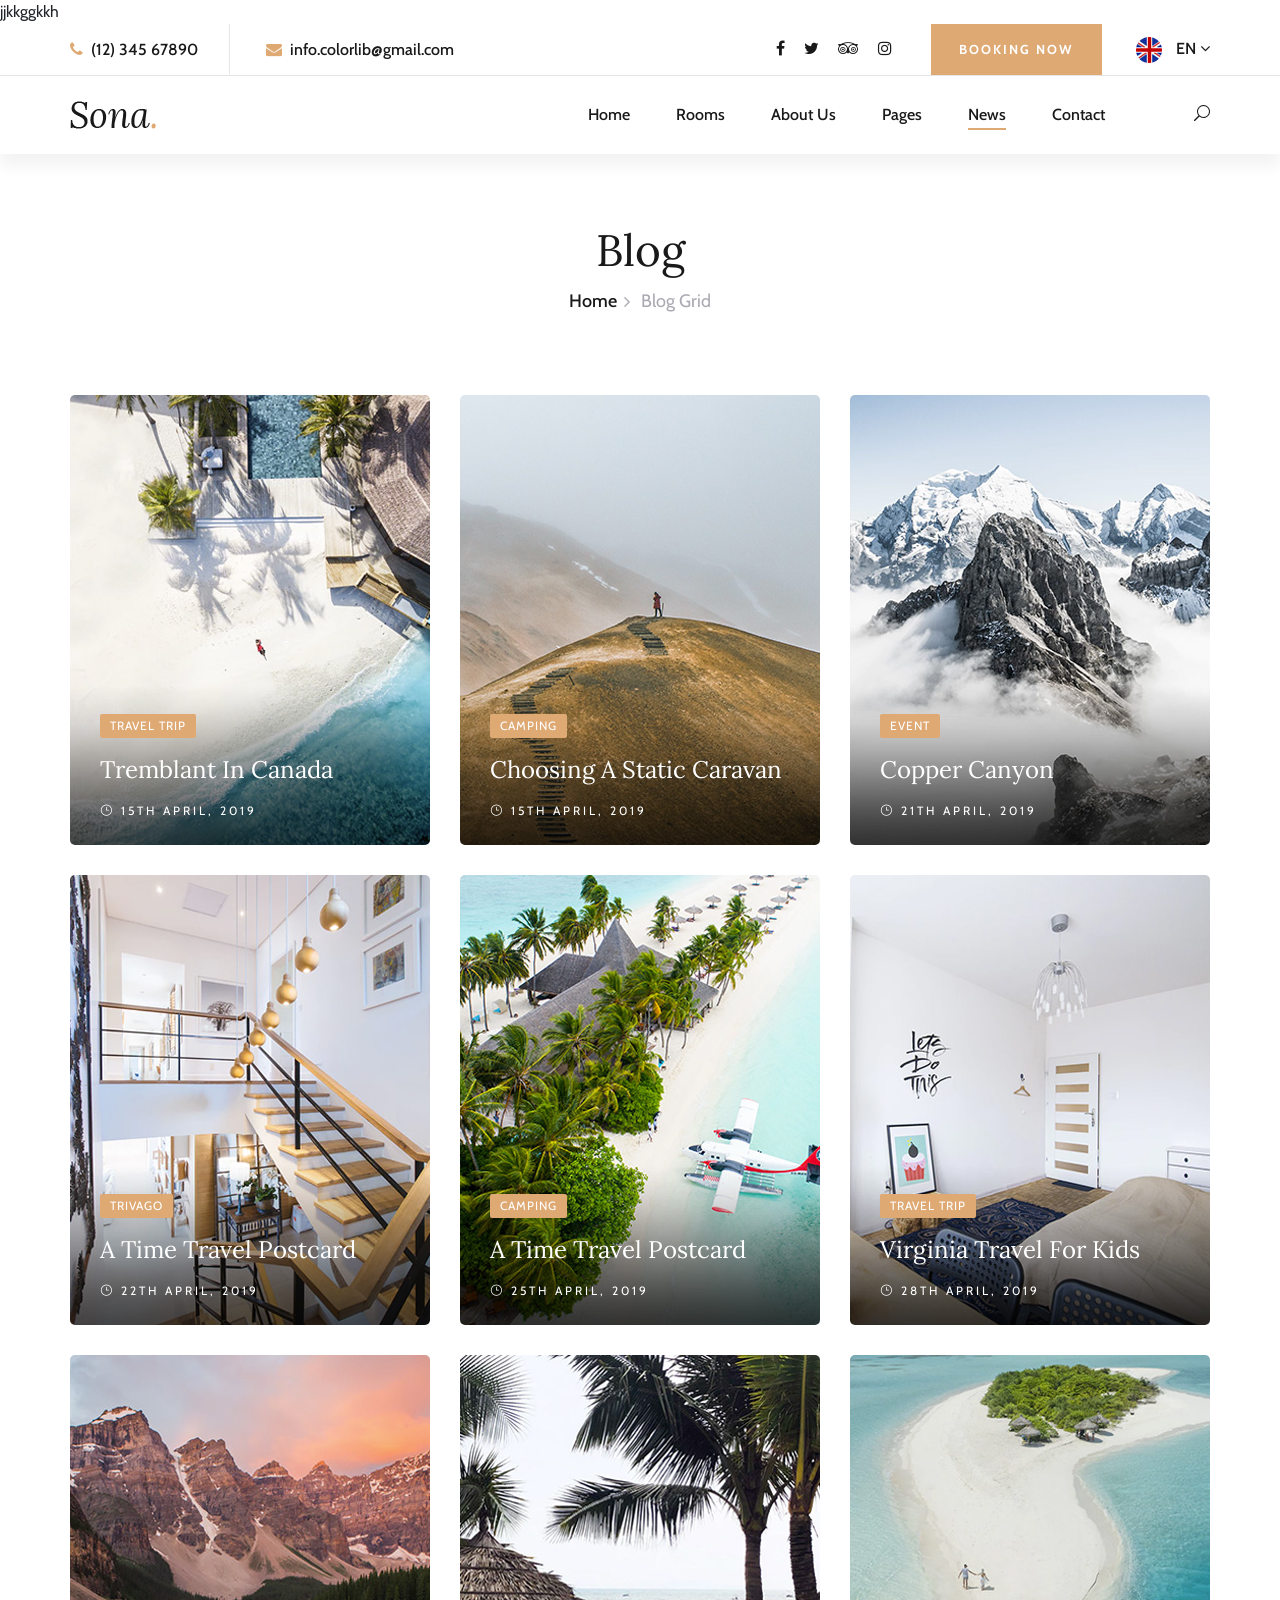
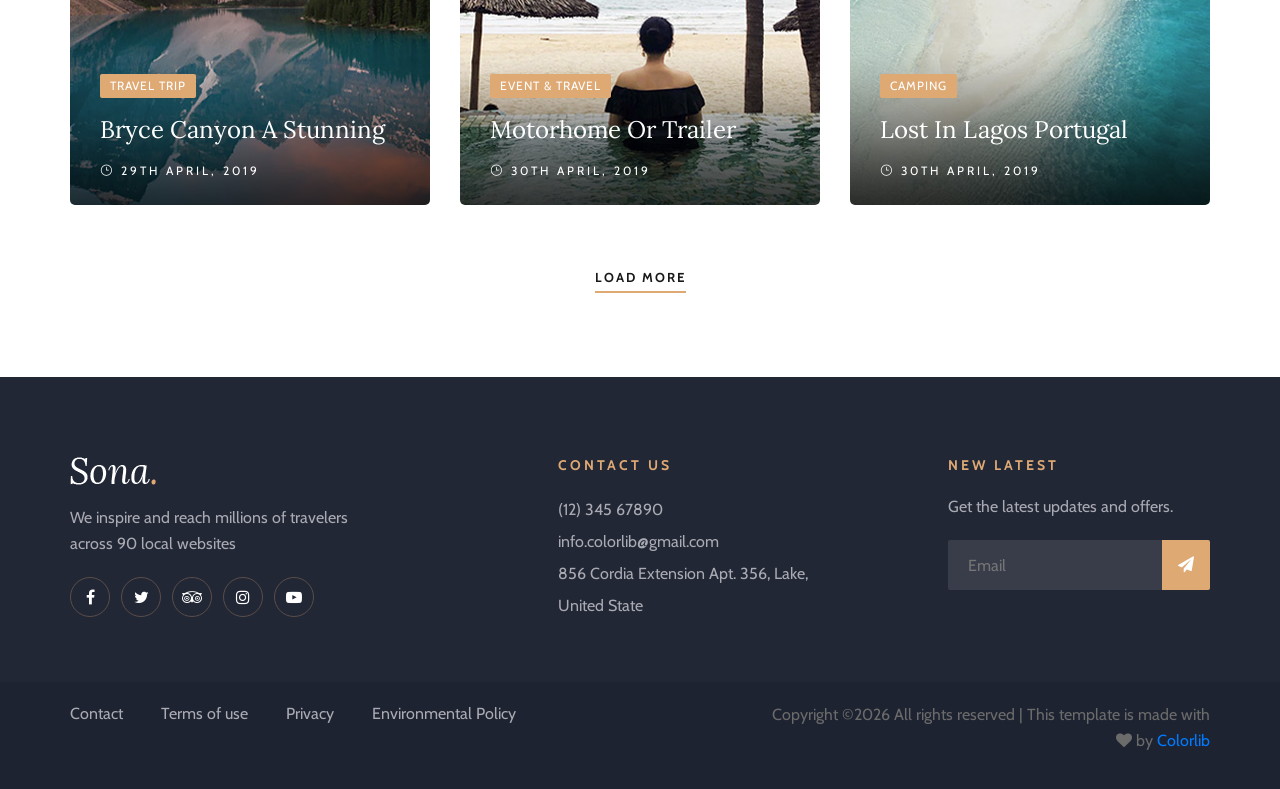
==== commit d2c1fafe: "again commit4" ====
--- a/blog.html
+++ b/blog.html
@@ -1,6 +1,6 @@
 <!DOCTYPE html>
 <html lang="zxx">
-
+jjkkggkkh
 <head>
     <meta charset="UTF-8">
     <meta name="description" content="Sona Template">
@@ -365,4 +365,4 @@
     <script src="js/main.js"></script>
 </body>
 
-</html>+</html>
